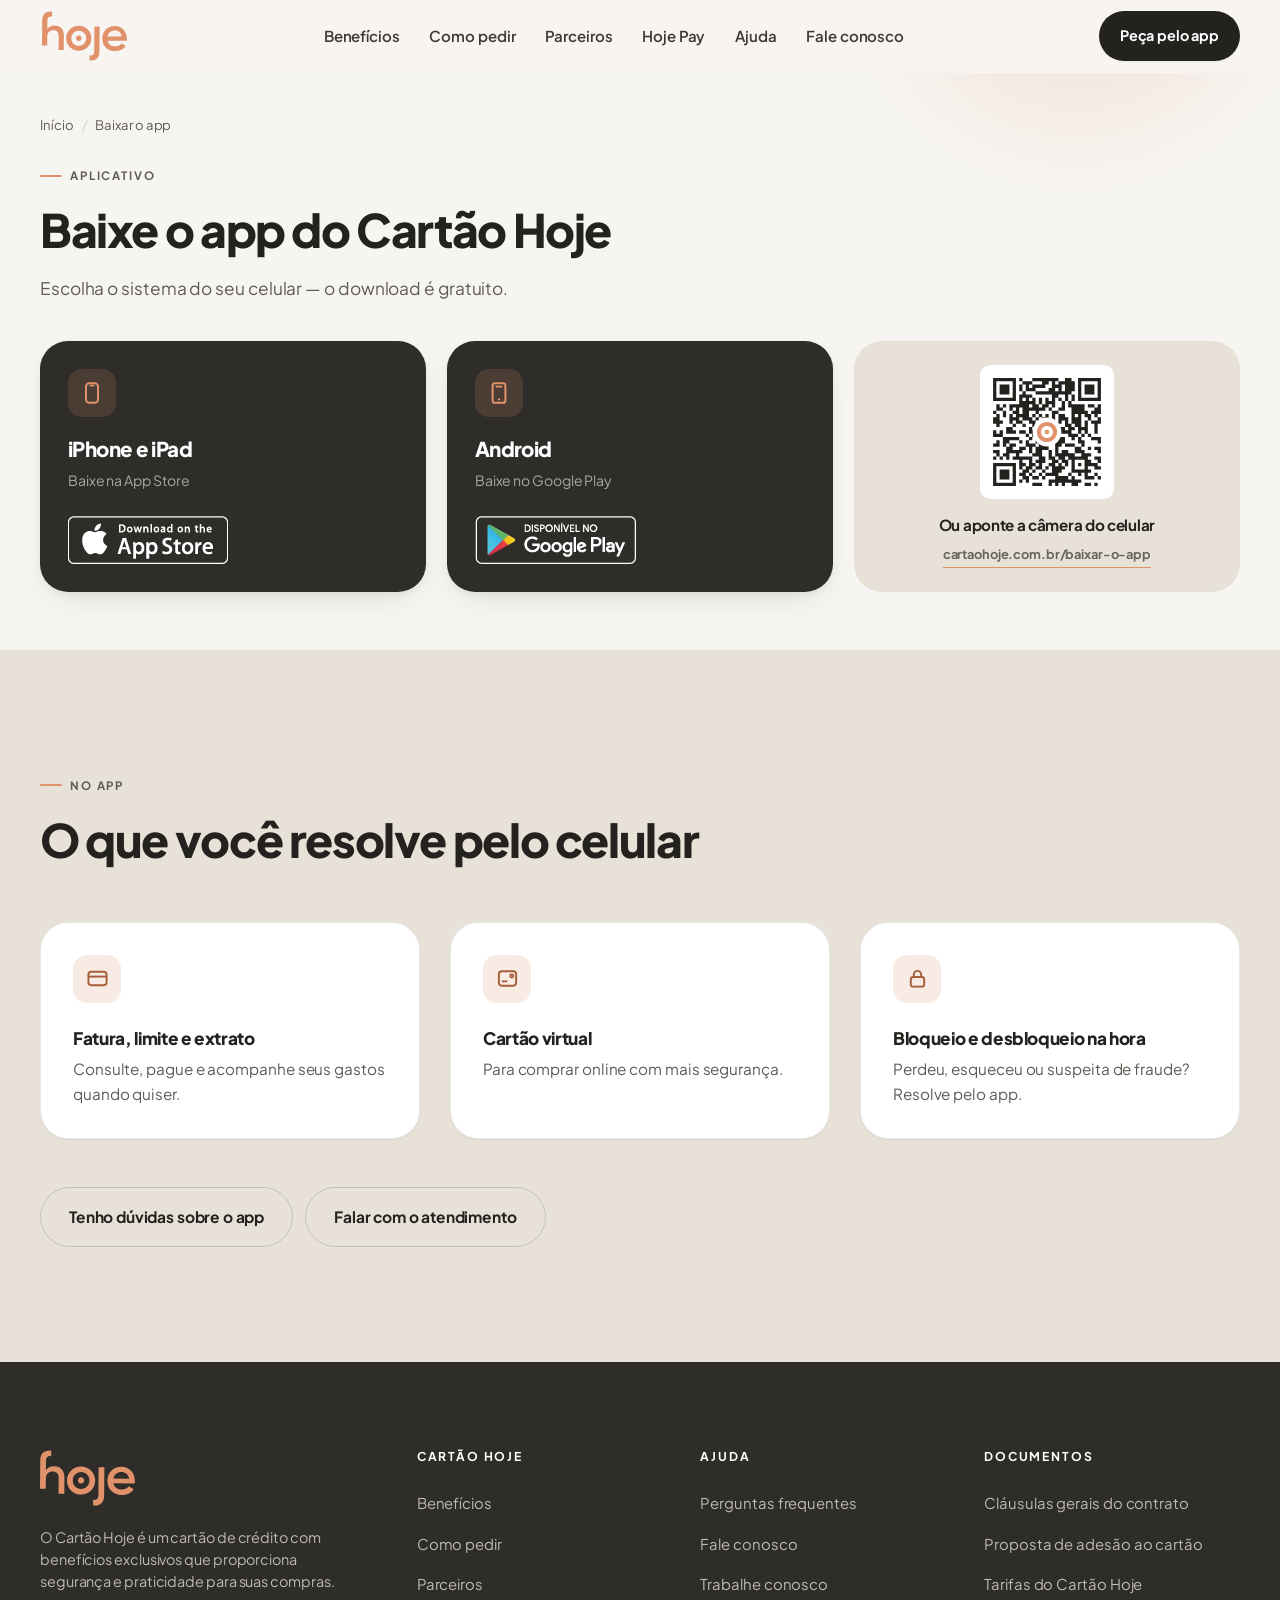
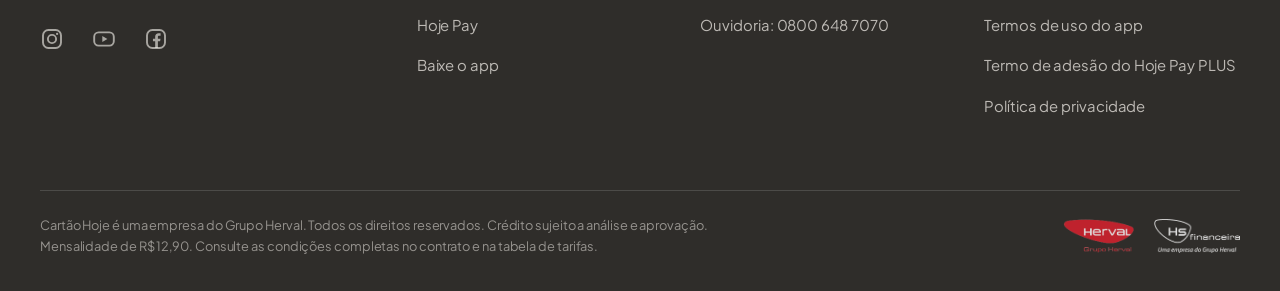
==== baixar-o-app/index.html @ 7a42d788 "Add files via upload" ====
<!doctype html>
<html lang="pt-BR" class="no-js">
<head>
<meta charset="utf-8">
<meta name="viewport" content="width=device-width, initial-scale=1">
<title>Baixar o app | Cartão Hoje para iPhone e Android</title>
<meta name="description" content="Baixe o app do Cartão Hoje no iPhone ou no Android. Peça seu cartão, acompanhe a fatura, consulte o limite e pague com o Hoje Pay pelo celular.">
<link rel="canonical" href="https://cartaohoje.com.br/baixar-o-app/">
<link rel="alternate" hreflang="pt-BR" href="https://cartaohoje.com.br/baixar-o-app/">
<link rel="alternate" hreflang="x-default" href="https://cartaohoje.com.br/baixar-o-app/">
<meta name="robots" content="index,follow,max-image-preview:large,max-snippet:-1,max-video-preview:-1">
<meta name="theme-color" content="#F7F5F2">

<meta property="og:type" content="website">
<meta property="og:locale" content="pt_BR">
<meta property="og:site_name" content="Cartão Hoje">
<meta property="og:title" content="Baixar o app do Cartão Hoje">
<meta property="og:description" content="Disponível para iPhone e Android. Peça seu cartão e acompanhe tudo pelo celular.">
<meta property="og:url" content="https://cartaohoje.com.br/baixar-o-app/">
<meta property="og:image" content="https://cartaohoje.com.br/assets/img/og/baixar-o-app.jpg">
<meta property="og:image:secure_url" content="https://cartaohoje.com.br/assets/img/og/baixar-o-app.jpg">
<meta property="og:image:type" content="image/jpeg">
<meta property="og:image:width" content="1200">
<meta property="og:image:height" content="630">
<meta property="og:image:alt" content="App do Cartão Hoje para iPhone e Android">

<meta name="twitter:card" content="summary_large_image">
<meta name="twitter:title" content="Baixar o app do Cartão Hoje">
<meta name="twitter:description" content="Disponível para iPhone e Android. Peça seu cartão e acompanhe tudo pelo celular.">
<meta name="twitter:image" content="https://cartaohoje.com.br/assets/img/og/baixar-o-app.jpg">
<meta name="twitter:image:alt" content="App do Cartão Hoje para iPhone e Android">

<link rel="icon" href="/assets/img/marca/logo/simbolo-laranja.svg" type="image/svg+xml">
<link rel="icon" href="/assets/img/marca/icon-32.png" sizes="32x32" type="image/png">
<link rel="apple-touch-icon" href="/assets/img/marca/apple-touch-icon.png">
<link rel="manifest" href="/site.webmanifest">

<link rel="preconnect" href="https://fonts.googleapis.com">
<link rel="preconnect" href="https://fonts.gstatic.com" crossorigin>
<link rel="stylesheet" href="https://fonts.googleapis.com/css2?family=Plus+Jakarta+Sans:wght@400;500;600;700;800&display=swap">
<link rel="stylesheet" href="/assets/css/hoje.css">

<script>
/* ===========================================================================
   Redirecionamento por plataforma — Cartão Hoje

   A página inteira já chega pronta no HTML. Este script só decide se ela fica
   coberta por alguns instantes enquanto a loja abre. Se qualquer elo falhar
   — detecção errada, JS bloqueado, webview que engole o link, loja fora do ar
   — a sobreposição some e o conteúdo continua lá, intacto. Nunca há tela
   branca e nunca há beco sem saída.

   PARA DESLIGAR O REDIRECIONAMENTO e deixar apenas a página de escolha,
   troque REDIRECIONAR para false. Nada mais precisa mudar.
   =========================================================================== */
(function () {
  "use strict";

  var REDIRECIONAR = true;
  var ESPERA = 3500;            /* ms até desistir e revelar a página */

  var LOJA = {
    ios:     "https://apps.apple.com/br/app/hoje-cart%C3%A3o-e-hojepay/id1590552557",
    android: "https://play.google.com/store/apps/details?id=com.app.herval.hoje&hl=pt_BR"
  };

  var doc = document.documentElement;
  var ua  = navigator.userAgent || "";

  /* Buscadores, geradores de preview e robôs de auditoria precisam ver a
     página, não a loja. Sem isto, o Googlebot indexa um redirecionamento e o
     PageSpeed mede a App Store. */
  var ROBO = /bot|crawl|spider|slurp|facebookexternalhit|bingpreview|headlesschrome|lighthouse|pagespeed|gtmetrix/i;

  /* Aparelhos Huawei pós-2019 rodam Android sem Google Play: mandá-los para a
     Play Store é um beco sem saída. Melhor mostrar a página de escolha. */
  var SEM_PLAY = /huaweibrowser|hmscore/i;

  function plataforma() {
    if (/android/i.test(ua)) return SEM_PLAY.test(ua) ? null : "android";
    if (/iphone|ipod|ipad/i.test(ua)) return "ios";
    /* iPadOS 13+ se apresenta como Mac desktop. O toque é o que o entrega. */
    if (/macintosh/i.test(ua) && navigator.maxTouchPoints > 1) return "ios";
    return null;
  }

  function destino() {
    if (!REDIRECIONAR) return null;
    /* Escotilha de saída: ?ver=tudo abre a página sem redirecionar.
       Serve para QA, para compartilhar o link e para o "não é seu aparelho". */
    if (/[?&]ver=tudo(&|$)/.test(location.search)) return null;
    if (ROBO.test(ua)) return null;
    /* Voltar da loja recarrega esta página. Sem esta trava o usuário fica
       preso: volta, é redirecionado, volta, é redirecionado. */
    try { if (sessionStorage.getItem("hoje:redir")) return null; } catch (e) {}
    return plataforma();
  }

  var os = destino();
  if (!os) return;

  try { sessionStorage.setItem("hoje:redir", "1"); } catch (e) {}

  doc.setAttribute("data-os", os);
  doc.setAttribute("data-redir", "");

  var revelado = false;
  function revelar() {
    if (revelado) return;
    revelado = true;
    doc.removeAttribute("data-redir");
  }

  /* Voltando da loja pelo cache de navegação, a página reaparece exatamente
     como estava — com a sobreposição no ar. Ela precisa sair. */
  window.addEventListener("pageshow", function (e) { if (e.persisted) revelar(); });

  function dispara() {
    var relogio = setTimeout(revelar, ESPERA);

    /* Página oculta = a loja assumiu a tela. Não há o que revelar atrás. */
    document.addEventListener("visibilitychange", function () {
      if (document.hidden) clearTimeout(relogio);
    });

    /* Se um dia entrar analytics: dispare o evento AQUI, com
       navigator.sendBeacon() — só ele sobrevive à troca de página. */

    /* replace() e não href: não deixa rastro no histórico. Com href, o botão
       "voltar" devolveria o usuário a esta página, que o redirecionaria de novo. */
    location.replace(LOJA[os]);
  }

  /* A marcação acima (data-redir) é síncrona para não haver piscada, mas a
     NAVEGAÇÃO espera o corpo da página existir. Em conexão lenta o <head>
     chega muito antes do resto: disparar replace() aqui abandonaria o
     download do conteúdo de fallback — justamente o que precisa estar
     pronto se a loja não assumir a tela. */
  if (document.readyState === "loading") {
    document.addEventListener("DOMContentLoaded", dispara);
  } else {
    dispara();
  }
})();
</script>
</head>
<body>

<div class="redir" role="status" aria-live="polite">
  <img class="redir__mark" src="/assets/img/marca/logo/simbolo-laranja.svg" alt="" width="56" height="56">
  <div class="redir__spin" aria-hidden="true"></div>
  <p>
    <strong>Abrindo a <span class="redir__ios">App Store</span><span class="redir__android">Google Play</span>…</strong>
    <small>Se nada acontecer em alguns segundos, a página abre sozinha.</small>
  </p>
  <a class="redir__out" href="?ver=tudo">Não é o seu aparelho? Ver todas as opções</a>
</div>

<a class="skip" href="#conteudo">Pular para o conteúdo</a>
<header class="hdr">
  <div class="shell hdr__in">
    <a class="brand" href="/" aria-label="Cartão Hoje — página inicial">
      <img src="/assets/img/marca/logo/hoje-laranja.svg" alt="Cartão Hoje" width="85" height="50">
    </a>
    <nav class="nav" aria-label="Principal">
      <a href="/#beneficios">Benefícios</a>
      <a href="/#pedir">Como pedir</a>
      <a href="/#parceiros">Parceiros</a>
      <a href="/hoje-pay/">Hoje Pay</a>
      <a href="/perguntas-frequentes/">Ajuda</a>
      <a href="/fale-conosco/">Fale conosco</a>
    </nav>
    <div class="hdr__cta">
      <a class="btn btn--sm" href="/baixar-o-app/" aria-current="page">Peça pelo app</a>
      <button class="burger" type="button" aria-expanded="false" aria-controls="menu-mobile">
        <span class="sr">Abrir menu</span><i></i>
      </button>
    </div>
  </div>
  <div class="mnav" id="menu-mobile">
    <a href="/#beneficios">Benefícios</a>
    <a href="/#pedir">Como pedir</a>
    <a href="/#parceiros">Parceiros</a>
    <a href="/hoje-pay/">Hoje Pay</a>
    <a href="/perguntas-frequentes/">Perguntas frequentes</a>
    <a href="/fale-conosco/">Fale conosco</a>
    <a class="btn" href="/baixar-o-app/" aria-current="page">Peça pelo app</a>
  </div>
</header>

<main id="conteudo">

<section class="dlhero">
  <div class="phero__glow" aria-hidden="true"></div>
  <div class="shell dlhero__in">
    <nav class="crumbs" aria-label="Trilha de navegação">
      <ol><li><a href="/">Início</a></li><li>Baixar o app</li></ol>
    </nav>
    <p class="eyebrow">Aplicativo</p>
    <h1 class="h2">Baixe o app do Cartão Hoje</h1>
    <p class="lead">Escolha o sistema do seu celular — o download é gratuito.</p>

    <div class="dl">
      <a class="dl__card rv" href="https://apps.apple.com/br/app/hoje-cart%C3%A3o-e-hojepay/id1590552557" target="_blank" rel="noopener" aria-label="Baixar o app do Cartão Hoje na App Store, para iPhone e iPad">
        <span class="dl__os">
          <svg viewBox="0 0 24 24" fill="none" aria-hidden="true"><rect x="6" y="2.2" width="12" height="19.6" rx="3.2" stroke="currentColor" stroke-width="2"/><path d="M10.4 4.6h3.2" stroke="currentColor" stroke-width="1.8" stroke-linecap="round"/></svg>
        </span>
        <h2 class="dl__t">iPhone e iPad</h2>
        <p class="dl__hint">Baixe na App Store</p>
        <img class="dl__badge" src="/assets/img/marca/appstore.png" alt="" width="160" height="48">
      </a>

      <a class="dl__card rv" href="https://play.google.com/store/apps/details?id=com.app.herval.hoje&amp;hl=pt_BR" target="_blank" rel="noopener" aria-label="Baixar o app do Cartão Hoje no Google Play, para Android">
        <span class="dl__os">
          <svg viewBox="0 0 24 24" fill="none" aria-hidden="true"><rect x="5.6" y="2.2" width="12.8" height="19.6" rx="2.4" stroke="currentColor" stroke-width="2"/><circle cx="12" cy="18.4" r="1.15" fill="currentColor"/><path d="M9.4 5.6h5.2" stroke="currentColor" stroke-width="1.8" stroke-linecap="round"/></svg>
        </span>
        <h2 class="dl__t">Android</h2>
        <p class="dl__hint">Baixe no Google Play</p>
        <img class="dl__badge" src="/assets/img/marca/googleplay.png" alt="" width="161" height="48">
      </a>
      <div class="dl__qr rv">
        <img src="/assets/img/marca/qr-baixar-o-app.svg" alt="QR code que leva a cartaohoje.com.br/baixar-o-app" width="138" height="138">
        <div class="dl__qrtxt">
          <p class="dl__qrt">Ou aponte a câmera do celular</p>
          <span class="dl__url">cartaohoje.com.br/baixar-o-app</span>
        </div>
      </div>
    </div>
  </div>
</section>

<section class="section tinted">
  <div class="shell">
    <div class="sec-head rv">
      <p class="eyebrow">No app</p>
      <h2 class="h2">O que você resolve pelo celular</h2>
    </div>
    <div class="grid cols-3">
      <article class="card rv">
        <span class="card__ic"><svg viewBox="0 0 24 24" fill="none" aria-hidden="true"><rect x="2.5" y="5" width="19" height="14" rx="3" stroke="currentColor" stroke-width="2"/><path d="M2.5 10h19" stroke="currentColor" stroke-width="2"/></svg></span>
        <h3 class="h4">Fatura, limite e extrato</h3>
        <p>Consulte, pague e acompanhe seus gastos quando quiser.</p>
      </article>
      <article class="card rv">
        <span class="card__ic"><svg viewBox="0 0 24 24" fill="none" aria-hidden="true"><rect x="3" y="4.5" width="18" height="15" rx="3" stroke="currentColor" stroke-width="2"/><path d="M7 15h4" stroke="currentColor" stroke-width="2" stroke-linecap="round"/><circle cx="16.5" cy="9.5" r="1.6" stroke="currentColor" stroke-width="2"/></svg></span>
        <h3 class="h4">Cartão virtual</h3>
        <p>Para comprar online com mais segurança.</p>
      </article>
      <article class="card rv">
        <span class="card__ic"><svg viewBox="0 0 24 24" fill="none" aria-hidden="true"><rect x="5" y="10.5" width="14" height="10" rx="2.6" stroke="currentColor" stroke-width="2"/><path d="M8.2 10.5V7.8a3.8 3.8 0 0 1 7.6 0v2.7" stroke="currentColor" stroke-width="2" stroke-linecap="round"/></svg></span>
        <h3 class="h4">Bloqueio e desbloqueio na hora</h3>
        <p>Perdeu, esqueceu ou suspeita de fraude? Resolve pelo app.</p>
      </article>
    </div>
    <div class="btn-row mt-l">
      <a class="btn btn--ghost" href="/perguntas-frequentes/">Tenho dúvidas sobre o app</a>
      <a class="btn btn--ghost" href="/fale-conosco/">Falar com o atendimento</a>
    </div>
  </div>
</section>

</main>
<footer class="ft">
  <div class="shell">
    <div class="ft__grid">
      <div class="ft__brand">
        <img src="/assets/img/marca/logo/hoje-laranja.svg" alt="Cartão Hoje" width="95" height="56">
        <p class="small">O Cartão Hoje é um cartão de crédito com benefícios exclusivos que proporciona segurança e praticidade para suas compras.</p>
        <div class="ft__soc">
          <a href="https://www.instagram.com/hojebr_/" target="_blank" rel="noopener" aria-label="Instagram"><svg viewBox="0 0 24 24" fill="none" aria-hidden="true"><rect x="3" y="3" width="18" height="18" rx="5.4" stroke="currentColor" stroke-width="1.9"/><circle cx="12" cy="12" r="4.1" stroke="currentColor" stroke-width="1.9"/><circle cx="17.1" cy="6.9" r="1.15" fill="currentColor"/></svg></a>
          <a href="https://www.youtube.com/@cartaohoje" target="_blank" rel="noopener" aria-label="YouTube"><svg viewBox="0 0 24 24" fill="none" aria-hidden="true"><rect x="2.2" y="5.4" width="19.6" height="13.2" rx="4.4" stroke="currentColor" stroke-width="1.9"/><path d="m10.3 9.1 5.1 2.9-5.1 2.9V9.1Z" fill="currentColor"/></svg></a>
          <a href="https://www.facebook.com/cartaohoje" target="_blank" rel="noopener" aria-label="Facebook"><svg viewBox="0 0 24 24" fill="none" aria-hidden="true"><rect x="3" y="3" width="18" height="18" rx="5.4" stroke="currentColor" stroke-width="1.9"/><path d="M13.9 21v-6.7h2.2l.42-2.62H13.9V9.98c0-.76.21-1.28 1.3-1.28h1.39V6.36c-.24-.03-1.07-.1-2.03-.1-2.01 0-3.38 1.23-3.38 3.48v1.94H8.96v2.62h2.22V21h2.72Z" fill="currentColor"/></svg></a>
        </div>
      </div>

      <div>
        <h4>Cartão Hoje</h4>
        <ul>
          <li><a href="/#beneficios">Benefícios</a></li>
          <li><a href="/#pedir">Como pedir</a></li>
          <li><a href="/#parceiros">Parceiros</a></li>
          <li><a href="/hoje-pay/">Hoje Pay</a></li>
          <li><a href="/baixar-o-app/" aria-current="page">Baixe o app</a></li>
        </ul>
      </div>

      <div>
        <h4>Ajuda</h4>
        <ul>
          <li><a href="/perguntas-frequentes/">Perguntas frequentes</a></li>
          <li><a href="/fale-conosco/">Fale conosco</a></li>
          <li><a href="/trabalhe-conosco/">Trabalhe conosco</a></li>
          <li><a href="tel:08006487070">Ouvidoria: 0800 648 7070</a></li>
        </ul>
      </div>

      <div>
        <h4>Documentos</h4>
        <ul>
          <li><a href="/assets/docs/clausulas-gerais-do-contrato.pdf" target="_blank" rel="noopener">Cláusulas gerais do contrato</a></li>
          <li><a href="/assets/docs/proposta-de-adesao-ao-cartao.pdf" target="_blank" rel="noopener">Proposta de adesão ao cartão</a></li>
          <li><a href="/assets/docs/tarifas-cartao-hoje.pdf" target="_blank" rel="noopener">Tarifas do Cartão Hoje</a></li>
          <li><a href="/assets/docs/termos-de-uso-do-app.pdf" target="_blank" rel="noopener">Termos de uso do app</a></li>
          <li><a href="/assets/docs/termo-de-adesao-hojepay-plus.pdf" target="_blank" rel="noopener">Termo de adesão do Hoje Pay PLUS</a></li>
          <li><a href="/politica-de-privacidade/">Política de privacidade</a></li>
        </ul>
      </div>
    </div>

    <div class="ft__legal">
      <p>Cartão Hoje é uma empresa do Grupo Herval. Todos os direitos reservados. Crédito sujeito a análise e aprovação. Mensalidade de R$ 12,90. Consulte as condições completas no contrato e na tabela de tarifas.</p>
      <div class="ft__co">
        <a href="https://www.herval.com.br/" target="_blank" rel="noopener" aria-label="Site do Grupo Herval"><img src="/assets/img/marca/grupo-herval.png" alt="Grupo Herval" width="167" height="80" loading="lazy"></a>
        <a href="https://hsfinanceira.com.br/" target="_blank" rel="noopener" aria-label="Site da HS Financeira"><img src="/assets/img/marca/hs-financeira.png" alt="HS Financeira" width="180" height="71" loading="lazy"></a>
      </div>
    </div>
  </div>
</footer>
<script src="/assets/js/hoje.js" defer></script>

<script type="application/ld+json">
{
  "@context": "https://schema.org",
  "@graph": [
    {
      "@type": "Organization",
      "@id": "https://cartaohoje.com.br/#organizacao",
      "name": "Cartão Hoje",
      "alternateName": [
        "Hoje",
        "Cartão Hoje HS Financeira"
      ],
      "legalName": "HS Financeira S.A. — Crédito, Financiamento e Investimento",
      "description": "Emissora do Cartão Hoje, cartão de crédito Visa internacional solicitado pelo aplicativo, sem necessidade de abrir conta em banco. A HS Financeira é a instituição financeira do Grupo Herval.",
      "url": "https://cartaohoje.com.br/",
      "logo": {
        "@type": "ImageObject",
        "@id": "https://cartaohoje.com.br/#logo",
        "url": "https://cartaohoje.com.br/assets/img/marca/logo-hoje.png",
        "contentUrl": "https://cartaohoje.com.br/assets/img/marca/logo-hoje.png",
        "width": 512,
        "height": 301,
        "caption": "Cartão Hoje"
      },
      "image": {
        "@id": "https://cartaohoje.com.br/#logo"
      },
      "slogan": "O amanhã começa hoje",
      "naics": "522210",
      "taxID": "07.512.441/0001-11",
      "identifier": [
        {
          "@type": "PropertyValue",
          "propertyID": "CNPJ",
          "value": "07.512.441/0001-11"
        }
      ],
      "address": {
        "@type": "PostalAddress",
        "streetAddress": "BR-116, nº 7070, Sala 14, Portal da Serra",
        "addressLocality": "Dois Irmãos",
        "addressRegion": "RS",
        "postalCode": "93950-000",
        "addressCountry": "BR"
      },
      "areaServed": {
        "@type": "Country",
        "name": "Brasil"
      },
      "knowsLanguage": "pt-BR",
      "parentOrganization": {
        "@type": "Organization",
        "name": "Grupo Herval",
        "url": "https://www.herval.com.br/",
        "foundingDate": "1959"
      },
      "sameAs": [
        "https://www.instagram.com/hojebr_/",
        "https://www.youtube.com/@cartaohoje",
        "https://www.facebook.com/cartaohoje",
        "https://hsfinanceira.com.br/"
      ],
      "contactPoint": [
        {
          "@type": "ContactPoint",
          "telephone": "+55-800-400-6680",
          "contactType": "customer service",
          "name": "Central de Atendimento 24 horas",
          "areaServed": "BR",
          "availableLanguage": "Portuguese",
          "hoursAvailable": {
            "@type": "OpeningHoursSpecification",
            "dayOfWeek": [
              "Monday",
              "Tuesday",
              "Wednesday",
              "Thursday",
              "Friday",
              "Saturday",
              "Sunday"
            ],
            "opens": "00:00",
            "closes": "23:59"
          }
        },
        {
          "@type": "ContactPoint",
          "telephone": "+55-800-602-2202",
          "contactType": "customer support",
          "name": "Serviço de Atendimento ao Cliente",
          "areaServed": "BR",
          "availableLanguage": "Portuguese",
          "hoursAvailable": [
            {
              "@type": "OpeningHoursSpecification",
              "dayOfWeek": [
                "Monday",
                "Tuesday",
                "Wednesday",
                "Thursday",
                "Friday"
              ],
              "opens": "08:00",
              "closes": "20:00"
            },
            {
              "@type": "OpeningHoursSpecification",
              "dayOfWeek": "Saturday",
              "opens": "08:00",
              "closes": "18:00"
            }
          ]
        },
        {
          "@type": "ContactPoint",
          "telephone": "+55-51-4042-1377",
          "contactType": "customer support",
          "name": "WhatsApp",
          "areaServed": "BR",
          "availableLanguage": "Portuguese",
          "url": "https://wa.me/555140421377"
        },
        {
          "@type": "ContactPoint",
          "telephone": "+55-800-648-7070",
          "contactType": "complaints",
          "name": "Ouvidoria",
          "areaServed": "BR",
          "availableLanguage": "Portuguese"
        }
      ]
    },
    {
      "@type": "WebSite",
      "@id": "https://cartaohoje.com.br/#site",
      "url": "https://cartaohoje.com.br/",
      "name": "Cartão Hoje",
      "description": "Site oficial do Cartão Hoje, cartão de crédito Visa internacional da HS Financeira.",
      "inLanguage": "pt-BR",
      "publisher": {
        "@id": "https://cartaohoje.com.br/#organizacao"
      }
    },
    {
      "@type": [
        "CreditCard",
        "FinancialProduct",
        "Product"
      ],
      "@id": "https://cartaohoje.com.br/#cartao-hoje",
      "name": "Cartão Hoje",
      "description": "Cartão de crédito Visa internacional solicitado pelo aplicativo, com resposta da análise em poucos minutos e sem necessidade de abrir conta em banco. Oferece até 40 dias para pagar, parcelamento em até 24x iguais, pagamento por aproximação e cartão virtual no app.",
      "url": "https://cartaohoje.com.br/",
      "image": "https://cartaohoje.com.br/assets/img/og/home.jpg",
      "category": "Cartão de crédito",
      "provider": {
        "@id": "https://cartaohoje.com.br/#organizacao"
      },
      "areaServed": {
        "@type": "Country",
        "name": "Brasil"
      },
      "contactlessPayment": true,
      "feesAndCommissionsSpecification": "https://cartaohoje.com.br/assets/docs/tarifas-cartao-hoje.pdf",
      "termsOfService": "https://cartaohoje.com.br/assets/docs/clausulas-gerais-do-contrato.pdf",
      "additionalProperty": [
        {
          "@type": "PropertyValue",
          "name": "Bandeira",
          "value": "Visa"
        },
        {
          "@type": "PropertyValue",
          "name": "Abrangência",
          "value": "Internacional — aceito no Brasil e no exterior"
        },
        {
          "@type": "PropertyValue",
          "name": "Mensalidade",
          "value": "R$ 12,90"
        },
        {
          "@type": "PropertyValue",
          "name": "Prazo para pagar",
          "value": "Até 40 dias"
        },
        {
          "@type": "PropertyValue",
          "name": "Parcelamento",
          "value": "Até 24x iguais"
        },
        {
          "@type": "PropertyValue",
          "name": "Pagamento por aproximação",
          "value": "Sim"
        },
        {
          "@type": "PropertyValue",
          "name": "Cartão virtual no app",
          "value": "Sim"
        },
        {
          "@type": "PropertyValue",
          "name": "Necessita conta em banco",
          "value": "Não"
        },
        {
          "@type": "PropertyValue",
          "name": "Idade mínima",
          "value": "18 anos"
        },
        {
          "@type": "PropertyValue",
          "name": "Renda mínima",
          "value": "1 salário mínimo"
        },
        {
          "@type": "PropertyValue",
          "name": "Canal de solicitação",
          "value": "Aplicativo Hoje, para iPhone e Android"
        },
        {
          "@type": "PropertyValue",
          "name": "Prazo da análise de crédito",
          "value": "Poucos minutos"
        },
        {
          "@type": "PropertyValue",
          "name": "Nova tentativa após recusa",
          "value": "90 dias"
        }
      ],
      "offers": {
        "@type": "Offer",
        "url": "https://cartaohoje.com.br/baixar-o-app/",
        "price": "12.90",
        "priceCurrency": "BRL",
        "availability": "https://schema.org/InStock",
        "areaServed": {
          "@type": "Country",
          "name": "Brasil"
        },
        "seller": {
          "@id": "https://cartaohoje.com.br/#organizacao"
        },
        "priceSpecification": {
          "@type": "UnitPriceSpecification",
          "price": "12.90",
          "priceCurrency": "BRL",
          "name": "Mensalidade",
          "billingIncrement": 1,
          "unitCode": "MON",
          "valueAddedTaxIncluded": true
        }
      }
    },
    {
      "@type": "BreadcrumbList",
      "@id": "https://cartaohoje.com.br/baixar-o-app/#trilha",
      "itemListElement": [
        {
          "@type": "ListItem",
          "position": 1,
          "name": "Início",
          "item": "https://cartaohoje.com.br/"
        },
        {
          "@type": "ListItem",
          "position": 2,
          "name": "Baixar o app",
          "item": "https://cartaohoje.com.br/baixar-o-app/"
        }
      ]
    },
    {
      "@type": "MobileApplication",
      "@id": "https://cartaohoje.com.br/#app",
      "name": "Hoje — Cartão e HojePay",
      "alternateName": "App Cartão Hoje",
      "description": "Aplicativo do Cartão Hoje: peça o cartão, acompanhe a fatura e o limite, gere cartão virtual, bloqueie e desbloqueie o cartão e pague com o Hoje Pay.",
      "applicationCategory": "FinanceApplication",
      "operatingSystem": "iOS, Android",
      "inLanguage": "pt-BR",
      "publisher": {
        "@id": "https://cartaohoje.com.br/#organizacao"
      },
      "downloadUrl": [
        "https://apps.apple.com/br/app/hoje-cart%C3%A3o-e-hojepay/id1590552557",
        "https://play.google.com/store/apps/details?id=com.app.herval.hoje&hl=pt_BR"
      ],
      "installUrl": "https://cartaohoje.com.br/baixar-o-app/",
      "featureList": [
        "Pedido do cartão pelo celular",
        "Fatura e limite",
        "Cartão virtual",
        "Bloqueio e desbloqueio",
        "Hoje Pay"
      ],
      "offers": {
        "@type": "Offer",
        "price": "0",
        "priceCurrency": "BRL"
      }
    },
    {
      "@type": "WebPage",
      "@id": "https://cartaohoje.com.br/baixar-o-app/#pagina",
      "url": "https://cartaohoje.com.br/baixar-o-app/",
      "name": "Baixar o app | Cartão Hoje para iPhone e Android",
      "description": "Baixe o app do Cartão Hoje no iPhone ou no Android. Peça seu cartão, acompanhe a fatura, consulte o limite e pague com o Hoje Pay pelo celular.",
      "isPartOf": {
        "@id": "https://cartaohoje.com.br/#site"
      },
      "about": {
        "@id": "https://cartaohoje.com.br/#cartao-hoje"
      },
      "inLanguage": "pt-BR",
      "primaryImageOfPage": {
        "@type": "ImageObject",
        "url": "https://cartaohoje.com.br/assets/img/og/baixar-o-app.jpg",
        "width": 1200,
        "height": 630
      },
      "datePublished": "2026-09-14",
      "dateModified": "2026-09-14",
      "publisher": {
        "@id": "https://cartaohoje.com.br/#organizacao"
      },
      "breadcrumb": {
        "@id": "https://cartaohoje.com.br/baixar-o-app/#trilha"
      },
      "mainEntity": {
        "@id": "https://cartaohoje.com.br/#app"
      }
    }
  ]
}
</script>
</body>
</html>
---- assets/css/hoje.css ----
/* =========================================================================
   Cartão Hoje — Design System
   Documentacao viva: design-system.html
   Paleta oficial: laranja #E1926B · carvao #2F2D2A (Guide e logo/)
   ========================================================================= */

/* ---------- 1. Tokens ---------- */
:root{
  /* cor */
  --ink:#24221F;
  --ink-2:#2F2D2A;          /* carvao oficial */
  --ink-3:#3D3A36;
  --muted:#5F5B55;      /* base #6B665F do guia, 1 passo mais escuro: AA sobre creme E bege */
  --muted-2:#69645E;    /* AA (4.5:1) sobre creme e bege */
  --cream:#F7F5F2;
  --cream-2:#E7E1D8;
  --white:#fff;
  --coral:#E1926B;          /* LARANJA OFICIAL da marca */
  --coral-ink:#A75D39;      /* laranja escurecido: AA (4.5:1) sobre creme e branco */
  --coral-soft:#EFCFBF;
  --coral-wash:#F7EBE3;
  --green:#2E9E5B;
  --line:rgba(47,45,42,.11);
  --line-2:rgba(47,45,42,.18);
  --line-dark:rgba(255,255,255,.14);

  /* forma */
  --r-xs:10px; --r-sm:14px; --r:20px; --r-lg:28px; --r-xl:40px; --r-full:999px;

  /* sombra (quente, discreta) */
  --sh-1:0 1px 2px rgba(47,45,42,.05);
  --sh-2:0 2px 6px rgba(47,45,42,.05), 0 12px 32px -14px rgba(47,45,42,.18);
  --sh-3:0 4px 12px rgba(47,45,42,.07), 0 30px 60px -22px rgba(47,45,42,.28);

  /* ritmo */
  --shell:1200px;
  --gut:clamp(20px,5vw,40px);
  --sec:clamp(72px,9vw,132px);

  /* escala de espaçamento (base 4px) — usar sempre um destes valores */
  --s-1:4px;  --s-2:8px;  --s-3:12px; --s-4:16px; --s-5:20px; --s-6:24px;
  --s-7:28px; --s-8:32px; --s-10:40px; --s-12:48px; --s-16:64px;

  /* tipografia */
  --sans:"Plus Jakarta Sans",-apple-system,BlinkMacSystemFont,"Segoe UI",Roboto,Helvetica,Arial,sans-serif;
}

/* ---------- 2. Base ---------- */
*,*::before,*::after{box-sizing:border-box}
html{-webkit-text-size-adjust:100%;scroll-behavior:smooth;scroll-padding-top:88px}
@media (prefers-reduced-motion:reduce){
  html{scroll-behavior:auto}
  *,*::before,*::after{animation-duration:.001ms!important;transition-duration:.001ms!important}
}
body{
  margin:0;background:var(--cream);color:var(--ink);
  font:400 1.0625rem/1.65 var(--sans);
  letter-spacing:-.005em;
  -webkit-font-smoothing:antialiased;text-rendering:optimizeLegibility;
}
img,svg,video{display:block;max-width:100%}
img{height:auto}
a{color:inherit;text-decoration:none}
button{font:inherit;color:inherit}
h1,h2,h3,h4{margin:0;font-weight:800;letter-spacing:-.03em;line-height:1.08;text-wrap:balance}
p{margin:0}
ul,ol{margin:0;padding:0;list-style:none}
:focus-visible{outline:2.5px solid var(--coral-ink);outline-offset:3px;border-radius:4px}
::selection{background:var(--coral);color:var(--ink)}

.sr{position:absolute;width:1px;height:1px;padding:0;margin:-1px;overflow:hidden;clip:rect(0 0 0 0);white-space:nowrap;border:0}
.skip{position:absolute;left:-9999px;top:0;z-index:200;background:var(--ink);color:#fff;padding:var(--s-4) var(--s-6);border-radius:0 0 var(--r-sm) 0}
.skip:focus{left:0}

/* ---------- 3. Layout ---------- */
.shell{width:min(100% - var(--gut)*2, var(--shell));margin-inline:auto}
.shell-wide{width:min(100% - var(--gut)*2, 1360px);margin-inline:auto}
.section{padding-block:var(--sec)}
.section--tight{padding-block:clamp(56px,6vw,88px)}
/* Duas seções seguidas SEM mudança de fundo somavam o padding das duas
   (até 228px de vazio). Com a cor igual não há separador visual, então a
   segunda não repete o respiro: o vão volta a ser o de uma seção. */
.section:not(.dark):not(.tinted)+.section:not(.dark):not(.tinted),
.section:not(.dark):not(.tinted)+.section--tight:not(.dark):not(.tinted),
.section--tight:not(.dark):not(.tinted)+.section:not(.dark):not(.tinted),
.section--tight:not(.dark):not(.tinted)+.section--tight:not(.dark):not(.tinted){padding-top:0}
.dark{background:var(--ink-2);color:#F4F0EA}
.dark h1,.dark h2,.dark h3{color:#fff}
.dark .lead,.dark .muted{color:rgba(244,240,234,.72)}
.tinted{background:var(--cream-2)}

.grid{display:grid;gap:clamp(20px,2.4vw,30px)}
.cols-2{grid-template-columns:repeat(2,1fr)}
.cols-3{grid-template-columns:repeat(3,1fr)}
.cols-4{grid-template-columns:repeat(4,1fr)}
@media (max-width:960px){.cols-3,.cols-4{grid-template-columns:repeat(2,1fr)}}
@media (max-width:620px){.cols-2,.cols-3,.cols-4{grid-template-columns:1fr}}

/* ---------- 4. Tipografia utilitária ---------- */
.eyebrow{
  display:inline-flex;align-items:center;gap:var(--s-2);
  font-size:.72rem;font-weight:700;letter-spacing:.16em;text-transform:uppercase;
  color:var(--muted);margin:0 0 var(--s-5)
}
.eyebrow::before{content:"";width:22px;height:2px;background:var(--coral);border-radius:2px}
.dark .eyebrow{color:rgba(244,240,234,.62)}

.display{font-size:clamp(2.7rem,6.4vw,4.6rem);letter-spacing:-.04em;line-height:1}
.h2{font-size:clamp(1.95rem,3.6vw,3rem)}
.h3{font-size:clamp(1.35rem,1.9vw,1.6rem);letter-spacing:-.025em}
.h4{font-size:1.075rem;letter-spacing:-.02em;line-height:1.3}
.lead{font-size:clamp(1.075rem,1.35vw,1.22rem);line-height:1.6;color:var(--muted);max-width:56ch}
h1+.lead,h2+.lead,h3+.lead{margin-top:var(--s-5)}
.muted{color:var(--muted)}
.small{font-size:.9rem;line-height:1.55}
.xs{font-size:.8rem;line-height:1.5}
.sec-head{max-width:62ch;margin-bottom:clamp(40px,4.5vw,64px)}
.sec-head--last{margin-bottom:0}
.mt-l{margin-top:clamp(32px,4vw,48px)}
.mt-m{margin-top:var(--s-6)}

/* ---------- 5. Botões ---------- */
.btn{
  --bg:var(--ink);--fg:#fff;--bd:transparent;
  display:inline-flex;align-items:center;justify-content:center;gap:var(--s-3);
  padding:var(--s-4) var(--s-7);border:1.5px solid var(--bd);border-radius:var(--r-full);
  background:var(--bg);color:var(--fg);
  font-size:.97rem;font-weight:700;letter-spacing:-.01em;cursor:pointer;
  transition:transform .18s cubic-bezier(.2,.8,.3,1), box-shadow .18s, background .18s, border-color .18s;
  box-shadow:var(--sh-1);white-space:nowrap
}
.btn:hover{transform:translateY(-2px);box-shadow:var(--sh-2)}
.btn:active{transform:translateY(0)}
.btn svg{width:18px;height:18px;flex:none}
.btn--ghost{--bg:transparent;--fg:var(--ink);--bd:var(--line-2);box-shadow:none}
.btn--ghost:hover{--bd:var(--ink);background:rgba(47,45,42,.03)}
.btn--coral{--bg:var(--coral);--fg:var(--ink)}
.btn--coral:hover{--bg:#EEA580}
.btn--sm{padding:var(--s-3) var(--s-5);font-size:.9rem}
.dark .btn--ghost{--fg:#fff;--bd:var(--line-dark)}
.dark .btn--ghost:hover{--bd:rgba(255,255,255,.5);background:rgba(255,255,255,.06)}
.btn-row{display:flex;flex-wrap:wrap;gap:var(--s-3);align-items:center}

.link-arrow{
  display:inline-flex;align-items:center;gap:8px;font-weight:700;font-size:.95rem;
  border-bottom:1.5px solid var(--coral);padding-bottom:3px;transition:gap .18s
}
.link-arrow:hover{gap:var(--s-4)}
.link-in{font-weight:700;border-bottom:1.5px solid var(--coral);transition:color .18s}
.link-in:hover{color:var(--coral-ink)}
.dark .link-in:hover{color:var(--coral)}
.link-arrow svg{width:15px;height:15px}

/* ---------- 6. Header ---------- */
.hdr{
  position:sticky;top:0;z-index:100;
  background:rgba(247,245,242,.82);backdrop-filter:saturate(1.6) blur(14px);
  border-bottom:1px solid transparent;transition:border-color .25s,background .25s
}
.hdr[data-stuck]{border-bottom-color:var(--line);background:rgba(247,245,242,.95)}
.hdr__in{display:flex;align-items:center;gap:clamp(16px,3vw,44px);height:72px}
.brand{display:flex;align-items:center;flex:none}
.brand img,.brand svg{width:85px;height:auto;color:var(--coral)}
/* area de protecao da marca: 1/2 da altura do wordmark em cada lado */
.brand{padding-inline:2px}
.nav{display:flex;gap:clamp(16px,2vw,32px);margin-inline:auto}
.nav a{
  font-size:.94rem;font-weight:600;color:var(--ink-3);padding:8px 2px;position:relative;
  transition:color .18s
}
.nav a::after{
  content:"";position:absolute;left:0;right:0;bottom:2px;height:2px;border-radius:2px;
  background:var(--coral);transform:scaleX(0);transform-origin:left;transition:transform .22s cubic-bezier(.2,.8,.3,1)
}
.nav a:hover{color:var(--ink)}
.nav a:hover::after,.nav a[aria-current="page"]::after{transform:scaleX(1)}
.hdr__cta{display:flex;align-items:center;gap:var(--s-3);flex:none}
.burger{
  display:none;width:44px;height:44px;border:1.5px solid var(--line-2);border-radius:var(--r-full);
  background:transparent;cursor:pointer;align-items:center;justify-content:center
}
.burger i{display:block;width:17px;height:1.8px;background:var(--ink);border-radius:2px;position:relative;transition:background .22s}
.burger i::before,.burger i::after{content:"";position:absolute;left:0;width:17px;height:1.8px;background:var(--ink);border-radius:2px;transition:transform .22s}
.burger i::before{top:-5.5px}
.burger i::after{top:5.5px}
.burger[aria-expanded="true"] i{background:transparent}
.burger[aria-expanded="true"] i::before{transform:translateY(5.5px) rotate(45deg)}
.burger[aria-expanded="true"] i::after{transform:translateY(-5.5px) rotate(-45deg)}
@media (max-width:940px){
  .nav,.hdr__cta .btn{display:none}
  .burger{display:inline-flex}
  .hdr__in{justify-content:space-between}
}
.mnav{display:none;border-top:1px solid var(--line);background:var(--cream);padding:var(--s-2) var(--gut) var(--s-6)}
.mnav[data-open]{display:block}
.mnav a{display:block;padding:var(--s-4) 0;font-size:1.05rem;font-weight:600;border-bottom:1px solid var(--line)}
.mnav .btn{width:100%;margin-top:var(--s-6)}

/* ---------- 7. Hero ---------- */
.hero{position:relative;overflow:hidden;padding-block:clamp(48px,6vw,86px) clamp(64px,8vw,110px)}
.hero__arcs{position:absolute;inset:auto auto -6% -12%;width:min(70vw,720px);color:var(--coral);opacity:.2;pointer-events:none}
.hero__glow{
  position:absolute;top:-20%;right:-8%;width:min(58vw,700px);aspect-ratio:1;pointer-events:none;
  background:radial-gradient(circle,rgba(225,146,107,.3),rgba(225,146,107,0) 62%)
}
.hero__in{position:relative;display:grid;grid-template-columns:1.02fr .98fr;gap:clamp(32px,5vw,72px);align-items:center}
@media (max-width:940px){.hero__in{grid-template-columns:1fr}}
.hero h1{margin-bottom:var(--s-6)}
.hero .lead{max-width:50ch}
.hero .btn-row{margin-top:var(--s-8)}
.hero__facts{display:flex;flex-wrap:wrap;gap:var(--s-3) var(--s-6);margin-top:var(--s-8);padding-top:var(--s-6);border-top:1px solid var(--line)}
.hero__facts li{display:flex;align-items:center;gap:var(--s-2);font-size:.875rem;font-weight:600;color:var(--muted)}
.hero__facts svg{width:16px;height:16px;color:var(--coral-ink);flex:none}

.hero__art{position:relative;display:flex;justify-content:center;align-items:center;min-height:440px}
.hero__photo{
  width:min(100%,420px);aspect-ratio:4/5;border-radius:var(--r-xl);overflow:hidden;
  box-shadow:var(--sh-3);transform:rotate(1.2deg)
}
.hero__photo img{width:100%;height:100%;object-fit:cover}
.hero__card{
  position:absolute;left:-6%;bottom:1%;width:min(42%,182px);
  filter:drop-shadow(0 26px 44px rgba(47,45,42,.34));transform:rotate(-7deg);
  animation:float 7s ease-in-out infinite
}
@keyframes float{0%,100%{transform:rotate(-7deg) translateY(0)}50%{transform:rotate(-7deg) translateY(-12px)}}
.hero__chip{
  position:absolute;right:-2%;top:7%;background:var(--white);border-radius:var(--r);
  padding:var(--s-4) var(--s-5);box-shadow:var(--sh-2);display:flex;align-items:center;gap:var(--s-3)
}
.hero__chip strong{display:block;font-size:1.35rem;letter-spacing:-.03em;line-height:1}
.hero__chip span{font-size:.74rem;font-weight:600;color:var(--muted);letter-spacing:.02em}
.hero__chip .ic{width:38px;height:38px;border-radius:var(--r-full);background:var(--coral-wash);display:grid;place-items:center;flex:none}
.hero__chip .ic svg{width:19px;height:19px;color:var(--coral-ink)}
@media (max-width:520px){
  .hero__chip{display:none}
  .hero__card{width:46%;left:-2%}
  .hero__art{min-height:0}
}

/* ---------- 8. Faixa de confiança ---------- */
.trust{border-block:1px solid var(--line);padding-block:var(--s-6);background:var(--cream)}
.trust__in{display:flex;flex-wrap:wrap;align-items:center;justify-content:space-between;gap:var(--s-5) var(--s-8)}
.trust__item{display:flex;align-items:center;gap:var(--s-3);font-size:.86rem;font-weight:600;color:var(--muted)}
.trust__item strong{color:var(--ink);font-weight:800}
.trust__item svg{width:17px;height:17px;color:var(--coral-ink);flex:none}

/* ---------- 9. Cards ---------- */
.card{
  background:var(--white);border:1px solid var(--line);border-radius:var(--r-lg);
  padding:clamp(24px,2.6vw,32px);box-shadow:var(--sh-1);
  transition:transform .22s cubic-bezier(.2,.8,.3,1),box-shadow .22s,border-color .22s
}
.card:hover{transform:translateY(-4px);box-shadow:var(--sh-2);border-color:var(--line-2)}
.card__ic{width:48px;height:48px;border-radius:var(--r-sm);background:var(--coral-wash);display:grid;place-items:center;margin-bottom:var(--s-6)}
.card__ic svg{width:23px;height:23px;color:var(--coral-ink)}
.card h2,.card h3{margin-bottom:var(--s-2)}
.card p{color:var(--muted);font-size:.955rem;line-height:1.6}
.dark .card{background:rgba(255,255,255,.045);border-color:var(--line-dark);box-shadow:none}
.dark .card:hover{background:rgba(255,255,255,.075);border-color:rgba(255,255,255,.26)}
.dark .card p{color:rgba(244,240,234,.72)}
.dark .card__ic{background:rgba(225,146,107,.16)}
.dark .card__ic svg{color:var(--coral)}

/* ---------- 10. Passos ---------- */
.steps{counter-reset:s}
.step{position:relative;padding-left:var(--s-16);padding-bottom:var(--s-8)}
.step:last-child{padding-bottom:0}
.step::before{
  counter-increment:s;content:counter(s);
  position:absolute;left:0;top:-2px;width:42px;height:42px;border-radius:var(--r-full);
  background:var(--ink);color:#fff;display:grid;place-items:center;
  font-size:.92rem;font-weight:800;letter-spacing:0
}
.step:not(:last-child)::after{
  content:"";position:absolute;left:21px;top:48px;bottom:6px;width:1.5px;
  background:linear-gradient(var(--line-2),transparent)
}
.step h3{font-size:1.12rem;margin-bottom:var(--s-2)}
.step p{color:var(--muted);font-size:.95rem}
.dark .step::before{background:var(--coral);color:var(--ink)}
.dark .step p{color:rgba(244,240,234,.72)}
.dark .step:not(:last-child)::after{background:linear-gradient(var(--line-dark),transparent)}

/* ---------- 11. Split (texto + imagem) ---------- */
.split{display:grid;grid-template-columns:1fr 1fr;gap:clamp(32px,5vw,76px);align-items:center}
@media (max-width:900px){.split{grid-template-columns:1fr}}
/* quando a coluna vizinha é uma lista longa, centralizar deixa o título
   boiando: alinha no topo e acompanha a rolagem */
.split--top{align-items:start}
@media (min-width:901px){.split--top>:first-child{position:sticky;top:104px}}
.split__art{border-radius:var(--r-lg);overflow:hidden;box-shadow:var(--sh-2);aspect-ratio:4/3}
.split__art img{width:100%;height:100%;object-fit:cover}

/* imagem de produto recortada (PNG com alfa): sem moldura, sem corte */
.prod-art{position:relative;display:flex;align-items:flex-end;justify-content:center}
.prod-art::before{
  content:"";position:absolute;left:50%;top:44%;transform:translate(-50%,-50%);
  width:92%;aspect-ratio:1;border-radius:50%;pointer-events:none;
  background:radial-gradient(circle,rgba(225,146,107,.3),rgba(225,146,107,0) 66%)
}
.prod-art img{position:relative;width:100%;max-width:480px;height:auto}
.dark .prod-art::before{background:radial-gradient(circle,rgba(225,146,107,.22),rgba(225,146,107,0) 66%)}

/* a arte do iPhone já vem cortada na base: encosta na borda da seção quando
   logo abaixo vem uma faixa de cor, que funciona como "chão" */
.prod-art--bleed-sec{margin-bottom:calc(var(--sec) * -1)}
@media (min-width:901px){.split--flip .split__art{order:-1}}

/* ---------- 12. Parceiros ---------- */
.logos{display:flex;flex-wrap:wrap;align-items:center;gap:clamp(24px,5vw,60px);justify-content:center}
.logos a{display:inline-flex;align-items:center;border-radius:var(--r-sm)}
.logos img{height:34px;width:auto;opacity:.9;transition:opacity .2s}
.logos img:hover{opacity:1}
.logos img.tall{height:44px}
.logos img.sq{height:52px}
/* Logos monocromáticos brancos: exibidos sobre chip escuro em fundo claro */
.logos--onlight{gap:16px}
.logos--onlight img{background:var(--ink-2);border-radius:var(--r-sm);padding:var(--s-3) var(--s-4);height:52px;box-sizing:content-box;opacity:.92}

.pcard{
  position:relative;border-radius:var(--r-lg);overflow:hidden;aspect-ratio:3/4;
  display:flex;flex-direction:column;justify-content:flex-end;
  padding:var(--s-6);color:#fff;isolation:isolate
}
.pcard img{position:absolute;inset:0;width:100%;height:100%;object-fit:cover;z-index:-2;transition:transform .5s cubic-bezier(.2,.8,.3,1)}
.pcard::after{content:"";position:absolute;inset:0;z-index:-1;background:linear-gradient(to top,rgba(24,22,20,.9) 6%,rgba(24,22,20,.42) 46%,rgba(24,22,20,.14))}
.pcard:hover img{transform:scale(1.05)}
.pcard__tag{
  align-self:flex-start;font-size:.72rem;font-weight:800;letter-spacing:.02em;text-transform:none;
  background:var(--coral);color:var(--ink);padding:var(--s-1) var(--s-3);border-radius:var(--r-full);margin-bottom:var(--s-4)
}
.pcard h3{font-size:1.28rem;margin-bottom:var(--s-2);color:#fff}
.pcard p{font-size:.92rem;color:rgba(255,255,255,.82);line-height:1.5}

/* ---------- 13. App ---------- */
.app__art{display:flex;justify-content:center}
.app__art img{width:min(100%,440px);filter:drop-shadow(0 34px 60px rgba(0,0,0,.42))}
.applist li{display:flex;gap:var(--s-4);padding:var(--s-4) 0;border-bottom:1px solid var(--line-dark);align-items:flex-start}
.applist li:last-child{border-bottom:0}
.applist svg{width:20px;height:20px;color:var(--coral);flex:none;margin-top:2px}
.applist strong{display:block;font-weight:700;letter-spacing:-.015em}
.applist span{font-size:.9rem;color:rgba(244,240,234,.68)}
.stores{display:flex;flex-wrap:wrap;gap:var(--s-3);margin-top:var(--s-8)}
.stores a{transition:transform .18s,opacity .18s;border-radius:var(--r-xs)}
.stores a:hover{transform:translateY(-2px);opacity:.85}
.stores img{height:46px;width:auto}

/* ---------- 14. FAQ ---------- */
.faq{max-width:860px;margin-inline:auto}
.faq details{border-bottom:1px solid var(--line)}
.faq summary{
  display:flex;align-items:flex-start;justify-content:space-between;gap:var(--s-6);
  padding:var(--s-6) var(--s-5);cursor:pointer;list-style:none;
  font-size:1.055rem;font-weight:700;letter-spacing:-.02em;line-height:1.4
}
.faq summary::-webkit-details-marker{display:none}
.faq summary:hover{color:var(--coral-ink)}
.faq summary .pm{
  flex:none;width:26px;height:26px;border-radius:var(--r-full);border:1.5px solid var(--line-2);
  display:grid;place-items:center;position:relative;margin-top:2px;transition:background .2s,border-color .2s,transform .25s
}
.faq summary .pm::before,.faq summary .pm::after{content:"";position:absolute;background:var(--ink);border-radius:2px;transition:transform .25s}
.faq summary .pm::before{width:11px;height:1.7px}
.faq summary .pm::after{width:1.7px;height:11px}
.faq details[open] summary .pm{background:var(--coral);border-color:var(--coral);transform:rotate(90deg)}
/* o container gira 90°: some com a barra horizontal e sobra a vertical, que a rotação deita em "−" */
.faq details[open] summary .pm::before{transform:scaleX(0)}
.faq__a{padding:0 var(--s-16) var(--s-6) var(--s-5);color:var(--muted);font-size:.985rem;line-height:1.68}
.faq__a p+p,.faq__a ul{margin-top:var(--s-3)}
.faq__a li{position:relative;padding-left:var(--s-5);margin-bottom:var(--s-2)}
.faq__a li::before{content:"";position:absolute;left:2px;top:10px;width:5px;height:5px;border-radius:50%;background:var(--coral)}
.faq__a a{color:var(--coral-ink);font-weight:600;border-bottom:1px solid var(--coral-soft)}
.faq__group{margin-bottom:clamp(40px,5vw,64px)}
.faq__group h2{font-size:1.5rem;margin-bottom:var(--s-2)}

/* ---------- 15. Atendimento ---------- */
/* numero + legenda formam um par: coladinhos entre si, separados do par seguinte */
.ch__num{font-size:1.42rem;font-weight:800;letter-spacing:-.035em;display:block;margin-top:var(--s-4)}
.ch__num a:hover{color:var(--coral-ink)}
.ch__hint{display:block;font-size:.79rem;color:var(--muted-2);font-weight:600;margin-top:var(--s-1)}
.ch__hint+.ch__num{margin-top:var(--s-5)}
/* no celular o telefone é o alvo principal: a área de toque cresce para ~47px
   sem mexer no layout — o padding é cancelado pela margem negativa */
@media (max-width:700px){
  .ch__num a{display:inline-block;padding-block:var(--s-2);margin-block:calc(var(--s-2) * -1)}
}
.ch--wa .card__ic{background:rgba(46,158,91,.12)}
.ch--wa .card__ic svg{color:var(--green)}

/* ---------- 16. Faixa CTA ---------- */
.cta-band{
  background:radial-gradient(120% 150% at 88% 10%, #4A392B 0%, #332F2A 44%, #232120 100%);
  border-radius:var(--r-xl);padding:clamp(38px,5.5vw,72px);position:relative;overflow:hidden;color:#fff
}
.cta-band__arcs{position:absolute;right:-8%;top:-34%;width:min(54%,470px);color:var(--coral);opacity:.22;pointer-events:none}
.cta-band__in{position:relative;max-width:56ch}
.cta-band h2{color:#fff;margin-bottom:var(--s-4)}
.cta-band p{color:rgba(255,255,255,.78);font-size:1.06rem}
.cta-band .btn-row{margin-top:var(--s-8)}
.cta-band .btn--ghost{--fg:#fff;--bd:rgba(255,255,255,.28)}
.cta-band .btn--ghost:hover{--bd:rgba(255,255,255,.6);background:rgba(255,255,255,.08)}

/* ---------- 17. Documentos / tarifas ---------- */
.docs{display:flex;flex-wrap:wrap;gap:var(--s-3)}
.doc{
  display:inline-flex;align-items:center;gap:var(--s-2);padding:var(--s-3) var(--s-4);border:1px solid var(--line-2);
  border-radius:var(--r-full);font-size:.88rem;font-weight:600;transition:border-color .2s,background .2s
}
.doc:hover{border-color:var(--ink);background:var(--white)}
.doc svg{width:15px;height:15px;color:var(--muted)}
.dark .doc{border-color:var(--line-dark)}
.dark .doc:hover{border-color:rgba(255,255,255,.5);background:rgba(255,255,255,.07)}
.dark .doc svg{color:var(--coral)}

/* Lista de documentos com descrição (Transparência) */
.doclist{display:flex;flex-direction:column;gap:var(--s-2);list-style:none}
.doclist a{
  display:flex;align-items:flex-start;gap:var(--s-3);padding:var(--s-4);
  border:1px solid var(--line-2);border-radius:var(--r-sm);transition:border-color .2s,background .2s
}
.doclist a:hover{border-color:var(--ink);background:var(--white)}
.doclist svg{width:17px;height:17px;color:var(--muted);flex:none;margin-top:2px}
.doclist__txt{display:flex;flex-direction:column;gap:3px}
.doclist__txt strong{font-size:.92rem;font-weight:700;line-height:1.35}
.doclist__txt span{font-size:.8rem;color:var(--muted-2);line-height:1.5}
.dark .doclist a{border-color:var(--line-dark)}
.dark .doclist a:hover{border-color:rgba(255,255,255,.5);background:rgba(255,255,255,.07)}
.dark .doclist svg{color:var(--coral)}

.price{
  display:flex;flex-wrap:wrap;align-items:baseline;gap:var(--s-2) var(--s-4);
  padding:var(--s-6) var(--s-7);background:var(--white);border:1px solid var(--line);
  border-radius:var(--r);box-shadow:var(--sh-1)
}
.price b{font-size:1.6rem;letter-spacing:-.035em;font-weight:800}

/* ---------- 18. Footer ---------- */
.ft{background:var(--ink-2);color:rgba(244,240,234,.72);padding-block:clamp(56px,7vw,88px) 34px}
.ft__grid{display:grid;grid-template-columns:1.4fr 1fr 1fr 1.1fr;gap:clamp(28px,4vw,56px)}
@media (max-width:900px){.ft__grid{grid-template-columns:1fr 1fr}}
@media (max-width:560px){.ft__grid{grid-template-columns:1fr}}
.ft h4{color:#fff;font-size:.76rem;letter-spacing:.15em;text-transform:uppercase;margin-bottom:var(--s-5);font-weight:700}
.ft a{color:rgba(244,240,234,.72);transition:color .18s}
.ft a:hover{color:var(--coral)}
.ft li{font-size:.93rem}
/* area de toque: o link ocupa a linha inteira em vez de so o texto */
.ft li a{display:inline-block;padding-block:var(--s-2)}
/* so o logo: o seletor antigo pegava tambem os svg dos icones sociais,
   forcando neles a cor coral e um margin-bottom de 20px */
.ft__brand>img{width:95px;height:auto;margin-bottom:var(--s-5)}
/* Sem chip: as marcas do Instagram, YouTube e Facebook ja tem moldura propria,
   e circulo + moldura dava frame dentro de frame. Area de toque de 44px preservada. */
.ft__soc{display:flex;gap:var(--s-2);margin-top:var(--s-6);margin-left:-10px}
.ft__soc a{
  width:44px;height:44px;display:grid;place-items:center;border-radius:var(--r-sm);
  color:rgba(244,240,234,.62);transition:color .2s
}
.ft__soc a:hover{color:var(--coral)}
.ft__soc svg{width:24px;height:24px}

/* ---------- 18b. Lockup Hoje Pay ---------- */
.lockup{display:flex;align-items:center;width:fit-content}
.lockup img{height:38px;width:auto}
.lockup--lg img{height:clamp(44px,5vw,62px)}
.lockup+h1,.lockup+h2{margin-top:var(--s-5)}
.eyebrow+.lockup{margin-top:calc(var(--s-1) * -1)}
.ft__legal{
  margin-top:clamp(40px,5vw,64px);padding-top:var(--s-6);border-top:1px solid var(--line-dark);
  display:flex;flex-wrap:wrap;gap:var(--s-4) var(--s-7);justify-content:space-between;align-items:center;
  font-size:.8rem;color:rgba(244,240,234,.52)
}
.ft__legal p{max-width:78ch}
.ft__co{display:flex;align-items:center;gap:var(--s-5);flex-wrap:wrap}
.ft__co a{display:inline-flex;align-items:center}
.ft__co img{height:34px;width:auto;opacity:.85;transition:opacity .2s}
.ft__co a:hover img{opacity:1}

/* ---------- 19. Página interna ---------- */
.phero{padding-block:clamp(46px,6vw,78px) clamp(34px,4vw,54px);border-bottom:1px solid var(--line);position:relative;overflow:hidden}
/* Em páginas onde o valor está no conteúdo logo abaixo (fale conosco), o
   cabeçalho cede altura: o título ainda abre a página, mas sem empurrar
   telefones e horários para fora da primeira dobra. */
.phero--compact{padding-block:clamp(30px,3.6vw,48px) clamp(22px,2.6vw,32px)}
/* Primeira seção depois do hero: o respiro cheio (até 132px) somava ao
   padding do hero e afundava o conteúdo. Aqui a separação já vem da borda
   do hero, então basta um vão curto. */
.section--flush{padding-top:clamp(26px,3vw,40px)}
.phero__glow{position:absolute;top:-70%;right:-6%;width:min(50vw,560px);aspect-ratio:1;pointer-events:none;background:radial-gradient(circle,rgba(225,146,107,.26),rgba(225,146,107,0) 62%)}
.phero__in{position:relative}
.crumbs ol{display:flex;align-items:baseline;gap:var(--s-2);flex-wrap:wrap;font-size:.82rem;color:var(--muted);margin-bottom:var(--s-5)}
/* área de toque maior no link sem deslocar o texto: a margem negativa
   cancela o padding, então o item mantém a altura original */
.crumbs a{display:inline-block;padding-block:var(--s-2);margin-block:calc(var(--s-2) * -1)}
.crumbs a:hover{color:var(--ink)}
.crumbs li+li::before{content:"/";margin-right:var(--s-2);color:var(--line-2)}

/* ---------- 20. Formulário ---------- */
.field{display:flex;flex-direction:column;gap:var(--s-2);margin-bottom:var(--s-5)}
.field label{font-size:.86rem;font-weight:700;letter-spacing:-.01em}
.field input,.field select,.field textarea{
  font:inherit;font-size:.97rem;padding:var(--s-3) var(--s-4);border:1.5px solid var(--line-2);
  border-radius:var(--r-sm);background:var(--white);color:var(--ink);transition:border-color .18s,box-shadow .18s
}
.field input:focus,.field select:focus,.field textarea:focus{
  outline:none;border-color:var(--coral);box-shadow:0 0 0 4px rgba(225,146,107,.22)
}
.field textarea{resize:vertical;min-height:140px}
.field .hint{font-size:.78rem;color:var(--muted-2)}
.form-note{font-size:.8rem;color:var(--muted-2);margin-top:var(--s-4);line-height:1.55}

/* ---------- 21. Reveal ---------- */
.rv{opacity:0;transform:translateY(18px)}
.rv[data-in]{opacity:1;transform:none;transition:opacity .6s cubic-bezier(.2,.8,.3,1),transform .6s cubic-bezier(.2,.8,.3,1)}
@media (prefers-reduced-motion:reduce){.rv{opacity:1;transform:none}}
@media print{.rv{opacity:1!important;transform:none!important}}
.no-js .rv{opacity:1;transform:none}

/* ---------- 22. Cartões aceitos ---------- */
.banks{display:flex;flex-wrap:wrap;align-items:center;gap:var(--s-4);margin-top:var(--s-6)}
.banks li{
  display:flex;align-items:center;justify-content:center;
  min-height:72px;padding:var(--s-4) var(--s-7);
  background:var(--white);border:1px solid var(--line);border-radius:var(--r-sm);
  box-shadow:var(--sh-1)
}
.banks img{height:26px;width:auto}
.banks img.bb{height:22px}
.banks img.btg{height:40px}
@media (max-width:520px){
  .banks{gap:var(--s-3)}
  .banks li{min-height:64px;padding:var(--s-3) var(--s-5);flex:1 1 100%}
}

/* ---------- 23. Aviso em destaque ---------- */
.note{
  display:flex;gap:var(--s-4);align-items:flex-start;
  padding:var(--s-5) var(--s-6);border:1.5px solid var(--coral-soft);border-radius:var(--r-sm);
  background:var(--coral-wash);font-size:.95rem;line-height:1.55;color:var(--ink)
}
.note svg{width:22px;height:22px;color:var(--coral-ink);flex:none;margin-top:1px}
.dark .note{background:rgba(225,146,107,.12);border-color:rgba(225,146,107,.38);color:rgba(244,240,234,.86)}
.dark .note svg{color:var(--coral)}
.cta-band .note{
  margin-top:var(--s-6);font-size:.95rem;
  background:rgba(225,146,107,.14);border-color:rgba(225,146,107,.4);color:rgba(255,255,255,.86)
}
.cta-band .note svg{color:var(--coral)}
.cta-band .note strong{color:#fff}

/* ---------- 24. Figura dentro do passo ---------- */
.step__fig{margin:var(--s-4) 0 0;max-width:420px}
.step__fig img{
  width:100%;border-radius:var(--r-sm);border:1px solid var(--line);
  background:var(--white);box-shadow:var(--sh-1)
}
.step__fig figcaption{font-size:.78rem;color:var(--muted-2);margin-top:var(--s-2);line-height:1.5}
.dark .step__fig img{border-color:var(--line-dark)}
.dark .step__fig figcaption{color:rgba(244,240,234,.55)}

/* ---------- 21. Texto legal longo (política de privacidade) ---------- */
.legal{display:grid;grid-template-columns:236px minmax(0,1fr);gap:clamp(32px,5vw,72px);align-items:start}
@media (max-width:900px){.legal{grid-template-columns:1fr}}

.legal__toc{position:sticky;top:96px;font-size:.86rem;line-height:1.5}
@media (max-width:900px){
  .legal__toc{position:static;border:1px solid var(--line-2);border-radius:var(--r-sm);padding:var(--s-5)}
}
.legal__toc h2{
  font-size:.72rem;font-weight:700;letter-spacing:.16em;text-transform:uppercase;
  color:var(--muted);margin-bottom:var(--s-4)
}
.legal__toc ol{display:flex;flex-direction:column;gap:var(--s-2)}
.legal__toc a{color:var(--muted);transition:color .18s}
.legal__toc a:hover{color:var(--ink)}

.legal__body>*+*{margin-top:var(--s-5)}
.legal__body h2{font-size:1.18rem;margin-top:clamp(40px,4.5vw,58px);scroll-margin-top:96px}
.legal__body>h2:first-child{margin-top:0}
.legal__body h3{font-size:1rem;margin-top:var(--s-8)}
.legal__body p,.legal__body li{color:var(--muted);font-size:.98rem;line-height:1.7}
.legal__body ul,.legal__body ol{display:flex;flex-direction:column;gap:var(--s-3);padding-left:var(--s-6)}
.legal__body ul>li{list-style:disc}
.legal__body ol>li{list-style:decimal}
.legal__body strong{color:var(--ink);font-weight:700}
.legal__body a:not(.btn){font-weight:700;border-bottom:1.5px solid var(--coral)}
.legal__body a:not(.btn):hover{color:var(--coral-ink)}

.legal__wrap{overflow-x:auto}
.legal__tbl{width:100%;border-collapse:collapse;font-size:.9rem;min-width:440px}
.legal__tbl th,.legal__tbl td{text-align:left;vertical-align:top;padding:var(--s-4);border-bottom:1px solid var(--line)}
.legal__tbl th{font-weight:700;color:var(--ink);font-size:.82rem;letter-spacing:.02em}
.legal__tbl td{color:var(--muted);line-height:1.6}

/* Pendência de revisão jurídica — remover as marcações antes de publicar */
.pend{
  display:block;border-left:3px solid var(--coral);background:var(--coral-wash);
  padding:var(--s-4) var(--s-5);border-radius:0 var(--r-sm) var(--r-sm) 0;
  font-size:.88rem;line-height:1.6;color:var(--ink-3)
}
.legal__body .pend b{
  display:block;font-size:.68rem;font-weight:800;letter-spacing:.14em;text-transform:uppercase;
  color:var(--coral-ink);margin-bottom:var(--s-2)
}
.legal__body .pend,.legal__body .pend *{font-size:.88rem}
.legal__body .pend{color:var(--ink-3)}

/* ---------- 25. Baixar o app ---------- */
/* Regra da página: iPhone, Android e o QR cabem juntos na primeira tela.
   Por isso os três dividem UMA linha e os cartões são enxutos — ícone,
   nome do sistema e o badge, nada mais. */
.dlhero{padding-block:clamp(28px,3.2vw,44px) clamp(40px,4.5vw,60px);position:relative;overflow:hidden}
.dlhero__in{position:relative}
.dlhero .lead{max-width:60ch}

.dl{
  display:grid;align-items:stretch;
  grid-template-columns:1fr 1fr 1fr;
  gap:clamp(14px,1.6vw,22px);
  margin-top:clamp(26px,3vw,38px)
}
/* Em tablet o QR não cabe numa terceira coluna legível: desce inteiro,
   deitado, embaixo dos dois cartões. */
@media (max-width:1024px){
  .dl{grid-template-columns:1fr 1fr}
  .dl__qr{grid-column:1/-1}
}
@media (max-width:620px){.dl{grid-template-columns:1fr}}

/* Cartão escuro por dois motivos: destaca a ação contra o creme da página e
   é o único fundo em que os badges oficiais — arte branca — aparecem. Em
   fundo claro o da App Store fica literalmente invisível. */
.dl__card{
  display:flex;flex-direction:column;align-items:flex-start;
  background:var(--ink-2);color:#F4F0EA;
  border-radius:var(--r-lg);padding:clamp(22px,2.4vw,28px);
  box-shadow:var(--sh-2);
  transition:transform .22s cubic-bezier(.2,.8,.3,1),box-shadow .22s,background .22s
}
.dl__card:hover{transform:translateY(-4px);box-shadow:var(--sh-3);background:var(--ink-3)}
.dl__card:active{transform:translateY(-1px)}
/* o laranja escurecido do foco global desaparece no cartão escuro */
.dl__card:focus-visible{outline-color:var(--coral)}
.dl__os{
  width:48px;height:48px;border-radius:var(--r-sm);background:rgba(225,146,107,.16);
  display:grid;place-items:center;margin-bottom:var(--s-5)
}
.dl__os svg{width:24px;height:24px;color:var(--coral)}
.dl__t{font-size:1.28rem;font-weight:800;letter-spacing:-.03em;line-height:1.2;color:#fff}
.dl__hint{font-size:.88rem;color:rgba(244,240,234,.62);margin:var(--s-2) 0 var(--s-6)}
/* O respiro vem da margem do texto acima, NÃO de padding aqui: com
   box-sizing:border-box o padding sairia de dentro do height e o badge
   encolheria. margin-top:auto só alinha os dois cartões pela base. */
.dl__badge{height:48px;width:auto;margin-top:auto}

/* O terceiro cartão é claro de propósito: os dois escuros são a ação,
   este é a alternativa. */
.dl__qr{
  display:flex;flex-direction:column;align-items:center;justify-content:center;
  gap:var(--s-4);text-align:center;
  background:var(--cream-2);border-radius:var(--r-lg);
  padding:clamp(18px,2vw,24px)
}
.dl__qr img{width:clamp(112px,10.5vw,138px);height:auto;border-radius:var(--r-xs)}
.dl__qrtxt{display:flex;flex-direction:column;gap:var(--s-2);align-items:center}
.dl__qrt{font-size:.95rem;font-weight:700;letter-spacing:-.02em;color:var(--ink);line-height:1.35}
.dl__url{
  font-size:.8rem;font-weight:700;letter-spacing:-.01em;color:var(--muted-2);
  border-bottom:1.5px solid var(--coral);padding-bottom:2px
}
@media (max-width:1024px){
  .dl__qr{flex-direction:row;text-align:left;justify-content:flex-start;gap:clamp(20px,3vw,32px);padding:clamp(20px,2.4vw,28px)}
  .dl__qr img{width:128px;flex:none}
  .dl__qrtxt{align-items:flex-start}
  .dl__qrt{font-size:1.05rem}
}
/* Precisa vir DEPOIS de .dl__qr{display:flex}: mesma especificidade, quem
   fecha por ultimo ganha. No celular ninguem le o proprio QR na propria tela. */
@media (max-width:620px){.dl__qr{display:none}}

/* Sobreposição de redirecionamento.
   Nasce escondida: só aparece se o script no <head> marcar <html data-redir>,
   e some sozinha se a loja não assumir a tela. O conteúdo embaixo é a página
   inteira, sempre presente no HTML — nunca há tela branca. */
.redir{display:none}
html[data-redir]{overflow:hidden}
html[data-redir] .redir{
  display:flex;position:fixed;inset:0;z-index:200;
  flex-direction:column;align-items:center;justify-content:center;gap:var(--s-6);
  background:var(--cream);text-align:center;padding:var(--gut)
}
.redir__mark{width:56px;height:56px;animation:redir-pulse 1.6s ease-in-out infinite}
.redir__spin{
  width:26px;height:26px;border-radius:50%;
  border:2.5px solid var(--coral-soft);border-top-color:var(--coral-ink);
  animation:redir-spin .7s linear infinite
}
.redir strong{display:block;font-size:1.1rem;font-weight:700;letter-spacing:-.02em}
.redir small{display:block;font-size:.88rem;color:var(--muted);margin-top:var(--s-2)}
.redir__out{font-size:.9rem;color:var(--muted);border-bottom:1.5px solid var(--coral);padding-bottom:3px}
.redir__out:hover{color:var(--ink)}
.redir__ios,.redir__android{display:none}
html[data-os="ios"] .redir__ios{display:inline}
html[data-os="android"] .redir__android{display:inline}
@keyframes redir-spin{to{transform:rotate(360deg)}}
@keyframes redir-pulse{0%,100%{opacity:1}50%{opacity:.45}}
@media (prefers-reduced-motion:reduce){.redir__mark,.redir__spin{animation:none}}
@media print{
  .redir{display:none!important}
  .dl__qr{display:flex!important;background:none;padding:0}
}
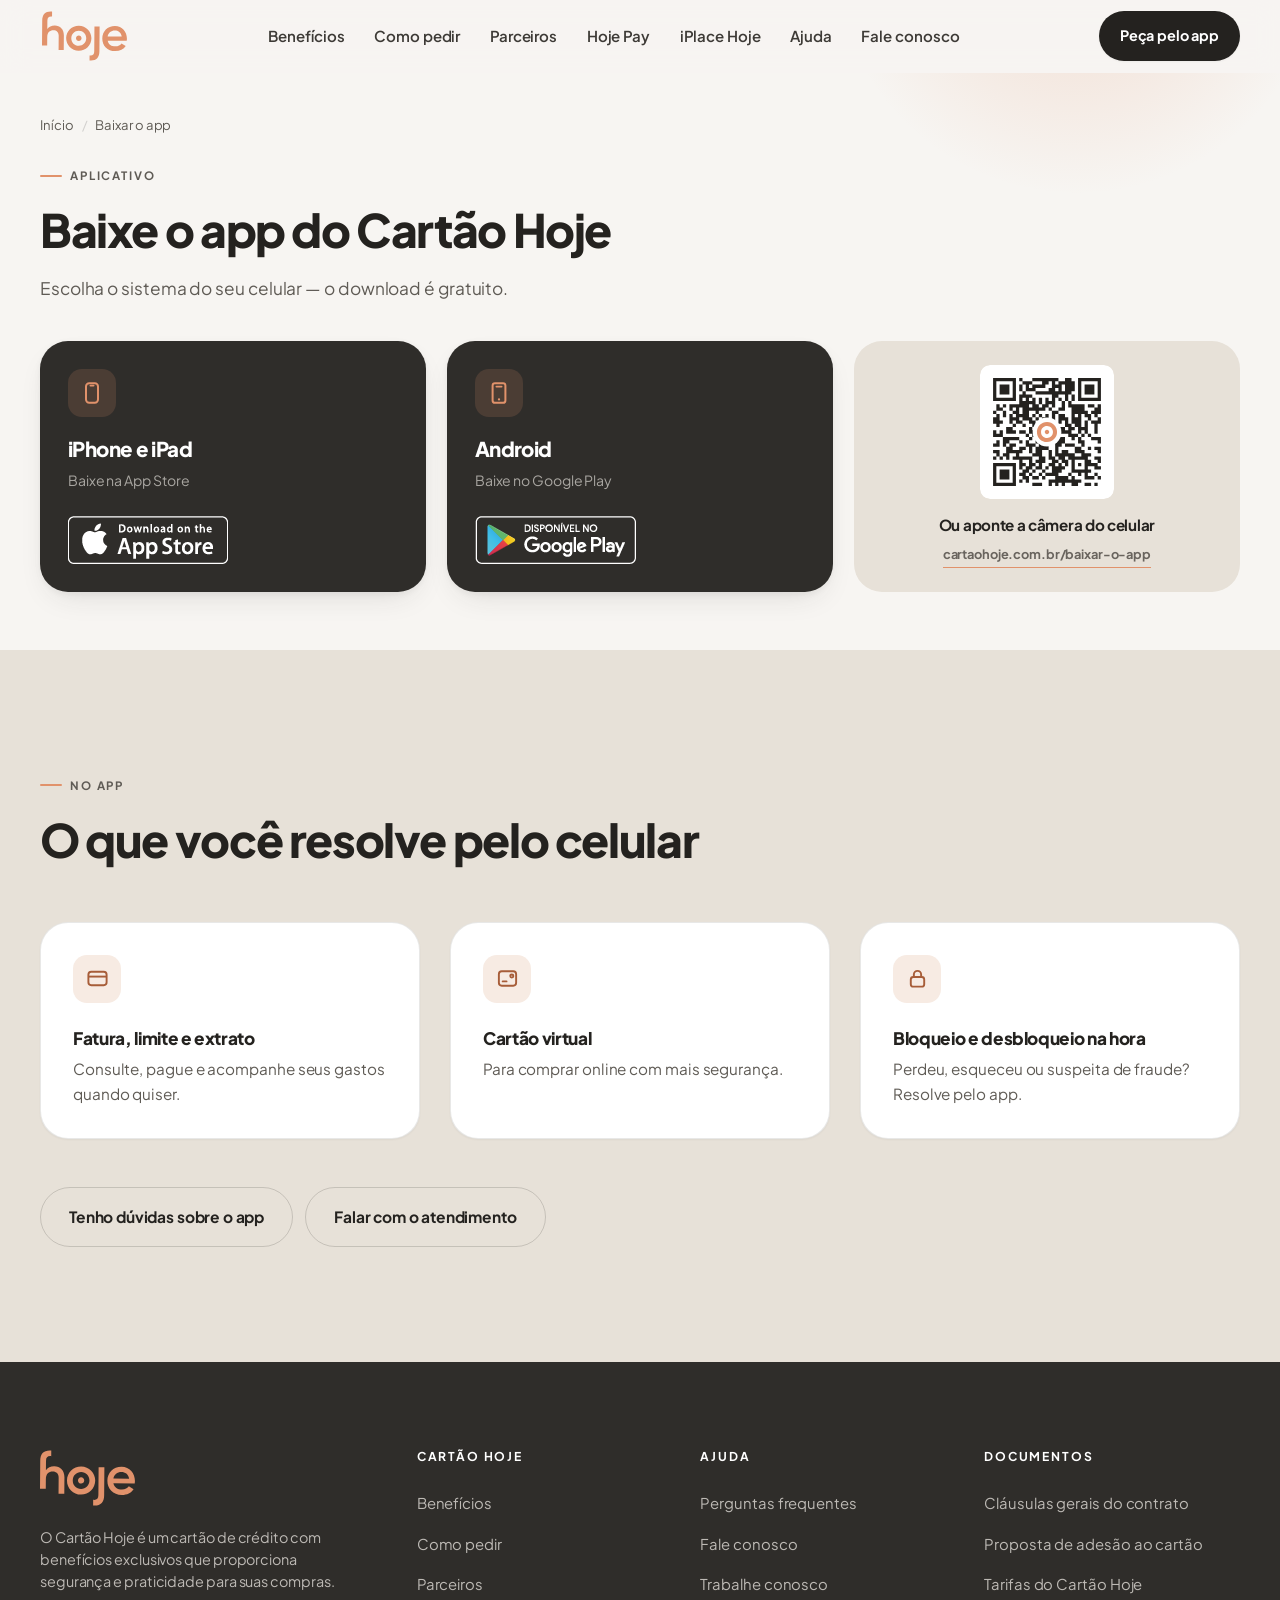
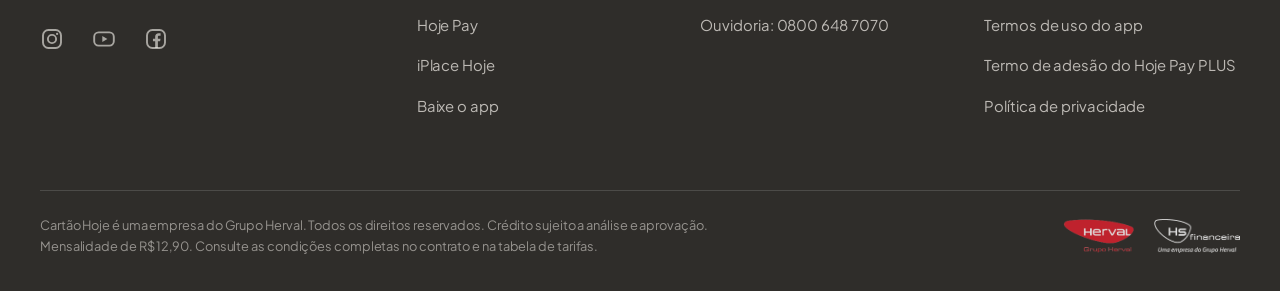
==== commit 2c967767: "Atualização automática: 12 arquivo(s) 404.html baixar-o-app/index.html fale-conosco/index.html hoje-" ====
--- a/baixar-o-app/index.html
+++ b/baixar-o-app/index.html
@@ -30,15 +30,15 @@
 <meta name="twitter:image" content="https://cartaohoje.com.br/assets/img/og/baixar-o-app.jpg">
 <meta name="twitter:image:alt" content="App do Cartão Hoje para iPhone e Android">
 
-<link rel="icon" href="/assets/img/marca/logo/simbolo-laranja.svg" type="image/svg+xml">
-<link rel="icon" href="/assets/img/marca/icon-32.png" sizes="32x32" type="image/png">
-<link rel="apple-touch-icon" href="/assets/img/marca/apple-touch-icon.png">
-<link rel="manifest" href="/site.webmanifest">
+<link rel="icon" href="../assets/img/marca/logo/simbolo-laranja.svg" type="image/svg+xml">
+<link rel="icon" href="../assets/img/marca/icon-32.png" sizes="32x32" type="image/png">
+<link rel="apple-touch-icon" href="../assets/img/marca/apple-touch-icon.png">
+<link rel="manifest" href="../site.webmanifest">
 
 <link rel="preconnect" href="https://fonts.googleapis.com">
 <link rel="preconnect" href="https://fonts.gstatic.com" crossorigin>
 <link rel="stylesheet" href="https://fonts.googleapis.com/css2?family=Plus+Jakarta+Sans:wght@400;500;600;700;800&display=swap">
-<link rel="stylesheet" href="/assets/css/hoje.css">
+<link rel="stylesheet" href="../assets/css/hoje.css">
 
 <script>
 /* ===========================================================================
@@ -147,7 +147,7 @@
 <body>
 
 <div class="redir" role="status" aria-live="polite">
-  <img class="redir__mark" src="/assets/img/marca/logo/simbolo-laranja.svg" alt="" width="56" height="56">
+  <img class="redir__mark" src="../assets/img/marca/logo/simbolo-laranja.svg" alt="" width="56" height="56">
   <div class="redir__spin" aria-hidden="true"></div>
   <p>
     <strong>Abrindo a <span class="redir__ios">App Store</span><span class="redir__android">Google Play</span>…</strong>
@@ -159,32 +159,34 @@
 <a class="skip" href="#conteudo">Pular para o conteúdo</a>
 <header class="hdr">
   <div class="shell hdr__in">
-    <a class="brand" href="/" aria-label="Cartão Hoje — página inicial">
-      <img src="/assets/img/marca/logo/hoje-laranja.svg" alt="Cartão Hoje" width="85" height="50">
+    <a class="brand" href="../index.html" aria-label="Cartão Hoje — página inicial">
+      <img src="../assets/img/marca/logo/hoje-laranja.svg" alt="Cartão Hoje" width="85" height="50">
     </a>
     <nav class="nav" aria-label="Principal">
-      <a href="/#beneficios">Benefícios</a>
-      <a href="/#pedir">Como pedir</a>
-      <a href="/#parceiros">Parceiros</a>
-      <a href="/hoje-pay/">Hoje Pay</a>
-      <a href="/perguntas-frequentes/">Ajuda</a>
-      <a href="/fale-conosco/">Fale conosco</a>
+      <a href="../index.html#beneficios">Benefícios</a>
+      <a href="../index.html#pedir">Como pedir</a>
+      <a href="../index.html#parceiros">Parceiros</a>
+      <a href="../hoje-pay/index.html">Hoje Pay</a>
+      <a href="../iplace-hoje/index.html">iPlace Hoje</a>
+      <a href="../perguntas-frequentes/index.html">Ajuda</a>
+      <a href="../fale-conosco/index.html">Fale conosco</a>
     </nav>
     <div class="hdr__cta">
-      <a class="btn btn--sm" href="/baixar-o-app/" aria-current="page">Peça pelo app</a>
+      <a class="btn btn--sm" href="../baixar-o-app/index.html" aria-current="page">Peça pelo app</a>
       <button class="burger" type="button" aria-expanded="false" aria-controls="menu-mobile">
         <span class="sr">Abrir menu</span><i></i>
       </button>
     </div>
   </div>
   <div class="mnav" id="menu-mobile">
-    <a href="/#beneficios">Benefícios</a>
-    <a href="/#pedir">Como pedir</a>
-    <a href="/#parceiros">Parceiros</a>
-    <a href="/hoje-pay/">Hoje Pay</a>
-    <a href="/perguntas-frequentes/">Perguntas frequentes</a>
-    <a href="/fale-conosco/">Fale conosco</a>
-    <a class="btn" href="/baixar-o-app/" aria-current="page">Peça pelo app</a>
+    <a href="../index.html#beneficios">Benefícios</a>
+    <a href="../index.html#pedir">Como pedir</a>
+    <a href="../index.html#parceiros">Parceiros</a>
+    <a href="../hoje-pay/index.html">Hoje Pay</a>
+    <a href="../iplace-hoje/index.html">iPlace Hoje</a>
+    <a href="../perguntas-frequentes/index.html">Perguntas frequentes</a>
+    <a href="../fale-conosco/index.html">Fale conosco</a>
+    <a class="btn" href="../baixar-o-app/index.html" aria-current="page">Peça pelo app</a>
   </div>
 </header>
 
@@ -194,7 +196,7 @@
   <div class="phero__glow" aria-hidden="true"></div>
   <div class="shell dlhero__in">
     <nav class="crumbs" aria-label="Trilha de navegação">
-      <ol><li><a href="/">Início</a></li><li>Baixar o app</li></ol>
+      <ol><li><a href="../index.html">Início</a></li><li>Baixar o app</li></ol>
     </nav>
     <p class="eyebrow">Aplicativo</p>
     <h1 class="h2">Baixe o app do Cartão Hoje</h1>
@@ -207,7 +209,7 @@
         </span>
         <h2 class="dl__t">iPhone e iPad</h2>
         <p class="dl__hint">Baixe na App Store</p>
-        <img class="dl__badge" src="/assets/img/marca/appstore.png" alt="" width="160" height="48">
+        <img class="dl__badge" src="../assets/img/marca/appstore.png" alt="" width="160" height="48">
       </a>
 
       <a class="dl__card rv" href="https://play.google.com/store/apps/details?id=com.app.herval.hoje&amp;hl=pt_BR" target="_blank" rel="noopener" aria-label="Baixar o app do Cartão Hoje no Google Play, para Android">
@@ -216,10 +218,10 @@
         </span>
         <h2 class="dl__t">Android</h2>
         <p class="dl__hint">Baixe no Google Play</p>
-        <img class="dl__badge" src="/assets/img/marca/googleplay.png" alt="" width="161" height="48">
+        <img class="dl__badge" src="../assets/img/marca/googleplay.png" alt="" width="161" height="48">
       </a>
       <div class="dl__qr rv">
-        <img src="/assets/img/marca/qr-baixar-o-app.svg" alt="QR code que leva a cartaohoje.com.br/baixar-o-app" width="138" height="138">
+        <img src="../assets/img/marca/qr-baixar-o-app.svg" alt="QR code que leva a cartaohoje.com.br/baixar-o-app" width="138" height="138">
         <div class="dl__qrtxt">
           <p class="dl__qrt">Ou aponte a câmera do celular</p>
           <span class="dl__url">cartaohoje.com.br/baixar-o-app</span>
@@ -253,8 +255,8 @@
       </article>
     </div>
     <div class="btn-row mt-l">
-      <a class="btn btn--ghost" href="/perguntas-frequentes/">Tenho dúvidas sobre o app</a>
-      <a class="btn btn--ghost" href="/fale-conosco/">Falar com o atendimento</a>
+      <a class="btn btn--ghost" href="../perguntas-frequentes/index.html">Tenho dúvidas sobre o app</a>
+      <a class="btn btn--ghost" href="../fale-conosco/index.html">Falar com o atendimento</a>
     </div>
   </div>
 </section>
@@ -264,7 +266,7 @@
   <div class="shell">
     <div class="ft__grid">
       <div class="ft__brand">
-        <img src="/assets/img/marca/logo/hoje-laranja.svg" alt="Cartão Hoje" width="95" height="56">
+        <img src="../assets/img/marca/logo/hoje-laranja.svg" alt="Cartão Hoje" width="95" height="56">
         <p class="small">O Cartão Hoje é um cartão de crédito com benefícios exclusivos que proporciona segurança e praticidade para suas compras.</p>
         <div class="ft__soc">
           <a href="https://www.instagram.com/hojebr_/" target="_blank" rel="noopener" aria-label="Instagram"><svg viewBox="0 0 24 24" fill="none" aria-hidden="true"><rect x="3" y="3" width="18" height="18" rx="5.4" stroke="currentColor" stroke-width="1.9"/><circle cx="12" cy="12" r="4.1" stroke="currentColor" stroke-width="1.9"/><circle cx="17.1" cy="6.9" r="1.15" fill="currentColor"/></svg></a>
@@ -276,20 +278,21 @@
       <div>
         <h4>Cartão Hoje</h4>
         <ul>
-          <li><a href="/#beneficios">Benefícios</a></li>
-          <li><a href="/#pedir">Como pedir</a></li>
-          <li><a href="/#parceiros">Parceiros</a></li>
-          <li><a href="/hoje-pay/">Hoje Pay</a></li>
-          <li><a href="/baixar-o-app/" aria-current="page">Baixe o app</a></li>
+          <li><a href="../index.html#beneficios">Benefícios</a></li>
+          <li><a href="../index.html#pedir">Como pedir</a></li>
+          <li><a href="../index.html#parceiros">Parceiros</a></li>
+          <li><a href="../hoje-pay/index.html">Hoje Pay</a></li>
+          <li><a href="../iplace-hoje/index.html">iPlace Hoje</a></li>
+          <li><a href="../baixar-o-app/index.html" aria-current="page">Baixe o app</a></li>
         </ul>
       </div>
 
       <div>
         <h4>Ajuda</h4>
         <ul>
-          <li><a href="/perguntas-frequentes/">Perguntas frequentes</a></li>
-          <li><a href="/fale-conosco/">Fale conosco</a></li>
-          <li><a href="/trabalhe-conosco/">Trabalhe conosco</a></li>
+          <li><a href="../perguntas-frequentes/index.html">Perguntas frequentes</a></li>
+          <li><a href="../fale-conosco/index.html">Fale conosco</a></li>
+          <li><a href="../trabalhe-conosco/index.html">Trabalhe conosco</a></li>
           <li><a href="tel:08006487070">Ouvidoria: 0800 648 7070</a></li>
         </ul>
       </div>
@@ -297,12 +300,12 @@
       <div>
         <h4>Documentos</h4>
         <ul>
-          <li><a href="/assets/docs/clausulas-gerais-do-contrato.pdf" target="_blank" rel="noopener">Cláusulas gerais do contrato</a></li>
-          <li><a href="/assets/docs/proposta-de-adesao-ao-cartao.pdf" target="_blank" rel="noopener">Proposta de adesão ao cartão</a></li>
-          <li><a href="/assets/docs/tarifas-cartao-hoje.pdf" target="_blank" rel="noopener">Tarifas do Cartão Hoje</a></li>
-          <li><a href="/assets/docs/termos-de-uso-do-app.pdf" target="_blank" rel="noopener">Termos de uso do app</a></li>
-          <li><a href="/assets/docs/termo-de-adesao-hojepay-plus.pdf" target="_blank" rel="noopener">Termo de adesão do Hoje Pay PLUS</a></li>
-          <li><a href="/politica-de-privacidade/">Política de privacidade</a></li>
+          <li><a href="../assets/docs/clausulas-gerais-do-contrato.pdf" target="_blank" rel="noopener">Cláusulas gerais do contrato</a></li>
+          <li><a href="../assets/docs/proposta-de-adesao-ao-cartao.pdf" target="_blank" rel="noopener">Proposta de adesão ao cartão</a></li>
+          <li><a href="../assets/docs/tarifas-cartao-hoje.pdf" target="_blank" rel="noopener">Tarifas do Cartão Hoje</a></li>
+          <li><a href="../assets/docs/termos-de-uso-do-app.pdf" target="_blank" rel="noopener">Termos de uso do app</a></li>
+          <li><a href="../assets/docs/termo-de-adesao-hojepay-plus.pdf" target="_blank" rel="noopener">Termo de adesão do Hoje Pay PLUS</a></li>
+          <li><a href="../politica-de-privacidade/index.html">Política de privacidade</a></li>
         </ul>
       </div>
     </div>
@@ -310,13 +313,13 @@
     <div class="ft__legal">
       <p>Cartão Hoje é uma empresa do Grupo Herval. Todos os direitos reservados. Crédito sujeito a análise e aprovação. Mensalidade de R$ 12,90. Consulte as condições completas no contrato e na tabela de tarifas.</p>
       <div class="ft__co">
-        <a href="https://www.herval.com.br/" target="_blank" rel="noopener" aria-label="Site do Grupo Herval"><img src="/assets/img/marca/grupo-herval.png" alt="Grupo Herval" width="167" height="80" loading="lazy"></a>
-        <a href="https://hsfinanceira.com.br/" target="_blank" rel="noopener" aria-label="Site da HS Financeira"><img src="/assets/img/marca/hs-financeira.png" alt="HS Financeira" width="180" height="71" loading="lazy"></a>
+        <a href="https://www.herval.com.br/" target="_blank" rel="noopener" aria-label="Site do Grupo Herval"><img src="../assets/img/marca/grupo-herval.png" alt="Grupo Herval" width="167" height="80" loading="lazy"></a>
+        <a href="https://hsfinanceira.com.br/" target="_blank" rel="noopener" aria-label="Site da HS Financeira"><img src="../assets/img/marca/hs-financeira.png" alt="HS Financeira" width="180" height="71" loading="lazy"></a>
       </div>
     </div>
   </div>
 </footer>
-<script src="/assets/js/hoje.js" defer></script>
+<script src="../assets/js/hoje.js" defer></script>
 
 <script type="application/ld+json">
 {
--- a/assets/css/hoje.css
+++ b/assets/css/hoje.css
@@ -1,711 +1,788 @@
-/* =========================================================================
-   Cartão Hoje — Design System
-   Documentacao viva: design-system.html
-   Paleta oficial: laranja #E1926B · carvao #2F2D2A (Guide e logo/)
-   ========================================================================= */
-
-/* ---------- 1. Tokens ---------- */
-:root{
-  /* cor */
-  --ink:#24221F;
-  --ink-2:#2F2D2A;          /* carvao oficial */
-  --ink-3:#3D3A36;
-  --muted:#5F5B55;      /* base #6B665F do guia, 1 passo mais escuro: AA sobre creme E bege */
-  --muted-2:#69645E;    /* AA (4.5:1) sobre creme e bege */
-  --cream:#F7F5F2;
-  --cream-2:#E7E1D8;
-  --white:#fff;
-  --coral:#E1926B;          /* LARANJA OFICIAL da marca */
-  --coral-ink:#A75D39;      /* laranja escurecido: AA (4.5:1) sobre creme e branco */
-  --coral-soft:#EFCFBF;
-  --coral-wash:#F7EBE3;
-  --green:#2E9E5B;
-  --line:rgba(47,45,42,.11);
-  --line-2:rgba(47,45,42,.18);
-  --line-dark:rgba(255,255,255,.14);
-
-  /* forma */
-  --r-xs:10px; --r-sm:14px; --r:20px; --r-lg:28px; --r-xl:40px; --r-full:999px;
-
-  /* sombra (quente, discreta) */
-  --sh-1:0 1px 2px rgba(47,45,42,.05);
-  --sh-2:0 2px 6px rgba(47,45,42,.05), 0 12px 32px -14px rgba(47,45,42,.18);
-  --sh-3:0 4px 12px rgba(47,45,42,.07), 0 30px 60px -22px rgba(47,45,42,.28);
-
-  /* ritmo */
-  --shell:1200px;
-  --gut:clamp(20px,5vw,40px);
-  --sec:clamp(72px,9vw,132px);
-
-  /* escala de espaçamento (base 4px) — usar sempre um destes valores */
-  --s-1:4px;  --s-2:8px;  --s-3:12px; --s-4:16px; --s-5:20px; --s-6:24px;
-  --s-7:28px; --s-8:32px; --s-10:40px; --s-12:48px; --s-16:64px;
-
-  /* tipografia */
-  --sans:"Plus Jakarta Sans",-apple-system,BlinkMacSystemFont,"Segoe UI",Roboto,Helvetica,Arial,sans-serif;
-}
-
-/* ---------- 2. Base ---------- */
-*,*::before,*::after{box-sizing:border-box}
-html{-webkit-text-size-adjust:100%;scroll-behavior:smooth;scroll-padding-top:88px}
-@media (prefers-reduced-motion:reduce){
-  html{scroll-behavior:auto}
-  *,*::before,*::after{animation-duration:.001ms!important;transition-duration:.001ms!important}
-}
-body{
-  margin:0;background:var(--cream);color:var(--ink);
-  font:400 1.0625rem/1.65 var(--sans);
-  letter-spacing:-.005em;
-  -webkit-font-smoothing:antialiased;text-rendering:optimizeLegibility;
-}
-img,svg,video{display:block;max-width:100%}
-img{height:auto}
-a{color:inherit;text-decoration:none}
-button{font:inherit;color:inherit}
-h1,h2,h3,h4{margin:0;font-weight:800;letter-spacing:-.03em;line-height:1.08;text-wrap:balance}
-p{margin:0}
-ul,ol{margin:0;padding:0;list-style:none}
-:focus-visible{outline:2.5px solid var(--coral-ink);outline-offset:3px;border-radius:4px}
-::selection{background:var(--coral);color:var(--ink)}
-
-.sr{position:absolute;width:1px;height:1px;padding:0;margin:-1px;overflow:hidden;clip:rect(0 0 0 0);white-space:nowrap;border:0}
-.skip{position:absolute;left:-9999px;top:0;z-index:200;background:var(--ink);color:#fff;padding:var(--s-4) var(--s-6);border-radius:0 0 var(--r-sm) 0}
-.skip:focus{left:0}
-
-/* ---------- 3. Layout ---------- */
-.shell{width:min(100% - var(--gut)*2, var(--shell));margin-inline:auto}
-.shell-wide{width:min(100% - var(--gut)*2, 1360px);margin-inline:auto}
-.section{padding-block:var(--sec)}
-.section--tight{padding-block:clamp(56px,6vw,88px)}
-/* Duas seções seguidas SEM mudança de fundo somavam o padding das duas
-   (até 228px de vazio). Com a cor igual não há separador visual, então a
-   segunda não repete o respiro: o vão volta a ser o de uma seção. */
-.section:not(.dark):not(.tinted)+.section:not(.dark):not(.tinted),
-.section:not(.dark):not(.tinted)+.section--tight:not(.dark):not(.tinted),
-.section--tight:not(.dark):not(.tinted)+.section:not(.dark):not(.tinted),
-.section--tight:not(.dark):not(.tinted)+.section--tight:not(.dark):not(.tinted){padding-top:0}
-.dark{background:var(--ink-2);color:#F4F0EA}
-.dark h1,.dark h2,.dark h3{color:#fff}
-.dark .lead,.dark .muted{color:rgba(244,240,234,.72)}
-.tinted{background:var(--cream-2)}
-
-.grid{display:grid;gap:clamp(20px,2.4vw,30px)}
-.cols-2{grid-template-columns:repeat(2,1fr)}
-.cols-3{grid-template-columns:repeat(3,1fr)}
-.cols-4{grid-template-columns:repeat(4,1fr)}
-@media (max-width:960px){.cols-3,.cols-4{grid-template-columns:repeat(2,1fr)}}
-@media (max-width:620px){.cols-2,.cols-3,.cols-4{grid-template-columns:1fr}}
-
-/* ---------- 4. Tipografia utilitária ---------- */
-.eyebrow{
-  display:inline-flex;align-items:center;gap:var(--s-2);
-  font-size:.72rem;font-weight:700;letter-spacing:.16em;text-transform:uppercase;
-  color:var(--muted);margin:0 0 var(--s-5)
-}
-.eyebrow::before{content:"";width:22px;height:2px;background:var(--coral);border-radius:2px}
-.dark .eyebrow{color:rgba(244,240,234,.62)}
-
-.display{font-size:clamp(2.7rem,6.4vw,4.6rem);letter-spacing:-.04em;line-height:1}
-.h2{font-size:clamp(1.95rem,3.6vw,3rem)}
-.h3{font-size:clamp(1.35rem,1.9vw,1.6rem);letter-spacing:-.025em}
-.h4{font-size:1.075rem;letter-spacing:-.02em;line-height:1.3}
-.lead{font-size:clamp(1.075rem,1.35vw,1.22rem);line-height:1.6;color:var(--muted);max-width:56ch}
-h1+.lead,h2+.lead,h3+.lead{margin-top:var(--s-5)}
-.muted{color:var(--muted)}
-.small{font-size:.9rem;line-height:1.55}
-.xs{font-size:.8rem;line-height:1.5}
-.sec-head{max-width:62ch;margin-bottom:clamp(40px,4.5vw,64px)}
-.sec-head--last{margin-bottom:0}
-.mt-l{margin-top:clamp(32px,4vw,48px)}
-.mt-m{margin-top:var(--s-6)}
-
-/* ---------- 5. Botões ---------- */
-.btn{
-  --bg:var(--ink);--fg:#fff;--bd:transparent;
-  display:inline-flex;align-items:center;justify-content:center;gap:var(--s-3);
-  padding:var(--s-4) var(--s-7);border:1.5px solid var(--bd);border-radius:var(--r-full);
-  background:var(--bg);color:var(--fg);
-  font-size:.97rem;font-weight:700;letter-spacing:-.01em;cursor:pointer;
-  transition:transform .18s cubic-bezier(.2,.8,.3,1), box-shadow .18s, background .18s, border-color .18s;
-  box-shadow:var(--sh-1);white-space:nowrap
-}
-.btn:hover{transform:translateY(-2px);box-shadow:var(--sh-2)}
-.btn:active{transform:translateY(0)}
-.btn svg{width:18px;height:18px;flex:none}
-.btn--ghost{--bg:transparent;--fg:var(--ink);--bd:var(--line-2);box-shadow:none}
-.btn--ghost:hover{--bd:var(--ink);background:rgba(47,45,42,.03)}
-.btn--coral{--bg:var(--coral);--fg:var(--ink)}
-.btn--coral:hover{--bg:#EEA580}
-.btn--sm{padding:var(--s-3) var(--s-5);font-size:.9rem}
-.dark .btn--ghost{--fg:#fff;--bd:var(--line-dark)}
-.dark .btn--ghost:hover{--bd:rgba(255,255,255,.5);background:rgba(255,255,255,.06)}
-.btn-row{display:flex;flex-wrap:wrap;gap:var(--s-3);align-items:center}
-
-.link-arrow{
-  display:inline-flex;align-items:center;gap:8px;font-weight:700;font-size:.95rem;
-  border-bottom:1.5px solid var(--coral);padding-bottom:3px;transition:gap .18s
-}
-.link-arrow:hover{gap:var(--s-4)}
-.link-in{font-weight:700;border-bottom:1.5px solid var(--coral);transition:color .18s}
-.link-in:hover{color:var(--coral-ink)}
-.dark .link-in:hover{color:var(--coral)}
-.link-arrow svg{width:15px;height:15px}
-
-/* ---------- 6. Header ---------- */
-.hdr{
-  position:sticky;top:0;z-index:100;
-  background:rgba(247,245,242,.82);backdrop-filter:saturate(1.6) blur(14px);
-  border-bottom:1px solid transparent;transition:border-color .25s,background .25s
-}
-.hdr[data-stuck]{border-bottom-color:var(--line);background:rgba(247,245,242,.95)}
-.hdr__in{display:flex;align-items:center;gap:clamp(16px,3vw,44px);height:72px}
-.brand{display:flex;align-items:center;flex:none}
-.brand img,.brand svg{width:85px;height:auto;color:var(--coral)}
-/* area de protecao da marca: 1/2 da altura do wordmark em cada lado */
-.brand{padding-inline:2px}
-.nav{display:flex;gap:clamp(16px,2vw,32px);margin-inline:auto}
-.nav a{
-  font-size:.94rem;font-weight:600;color:var(--ink-3);padding:8px 2px;position:relative;
-  transition:color .18s
-}
-.nav a::after{
-  content:"";position:absolute;left:0;right:0;bottom:2px;height:2px;border-radius:2px;
-  background:var(--coral);transform:scaleX(0);transform-origin:left;transition:transform .22s cubic-bezier(.2,.8,.3,1)
-}
-.nav a:hover{color:var(--ink)}
-.nav a:hover::after,.nav a[aria-current="page"]::after{transform:scaleX(1)}
-.hdr__cta{display:flex;align-items:center;gap:var(--s-3);flex:none}
-.burger{
-  display:none;width:44px;height:44px;border:1.5px solid var(--line-2);border-radius:var(--r-full);
-  background:transparent;cursor:pointer;align-items:center;justify-content:center
-}
-.burger i{display:block;width:17px;height:1.8px;background:var(--ink);border-radius:2px;position:relative;transition:background .22s}
-.burger i::before,.burger i::after{content:"";position:absolute;left:0;width:17px;height:1.8px;background:var(--ink);border-radius:2px;transition:transform .22s}
-.burger i::before{top:-5.5px}
-.burger i::after{top:5.5px}
-.burger[aria-expanded="true"] i{background:transparent}
-.burger[aria-expanded="true"] i::before{transform:translateY(5.5px) rotate(45deg)}
-.burger[aria-expanded="true"] i::after{transform:translateY(-5.5px) rotate(-45deg)}
-@media (max-width:940px){
-  .nav,.hdr__cta .btn{display:none}
-  .burger{display:inline-flex}
-  .hdr__in{justify-content:space-between}
-}
-.mnav{display:none;border-top:1px solid var(--line);background:var(--cream);padding:var(--s-2) var(--gut) var(--s-6)}
-.mnav[data-open]{display:block}
-.mnav a{display:block;padding:var(--s-4) 0;font-size:1.05rem;font-weight:600;border-bottom:1px solid var(--line)}
-.mnav .btn{width:100%;margin-top:var(--s-6)}
-
-/* ---------- 7. Hero ---------- */
-.hero{position:relative;overflow:hidden;padding-block:clamp(48px,6vw,86px) clamp(64px,8vw,110px)}
-.hero__arcs{position:absolute;inset:auto auto -6% -12%;width:min(70vw,720px);color:var(--coral);opacity:.2;pointer-events:none}
-.hero__glow{
-  position:absolute;top:-20%;right:-8%;width:min(58vw,700px);aspect-ratio:1;pointer-events:none;
-  background:radial-gradient(circle,rgba(225,146,107,.3),rgba(225,146,107,0) 62%)
-}
-.hero__in{position:relative;display:grid;grid-template-columns:1.02fr .98fr;gap:clamp(32px,5vw,72px);align-items:center}
-@media (max-width:940px){.hero__in{grid-template-columns:1fr}}
-.hero h1{margin-bottom:var(--s-6)}
-.hero .lead{max-width:50ch}
-.hero .btn-row{margin-top:var(--s-8)}
-.hero__facts{display:flex;flex-wrap:wrap;gap:var(--s-3) var(--s-6);margin-top:var(--s-8);padding-top:var(--s-6);border-top:1px solid var(--line)}
-.hero__facts li{display:flex;align-items:center;gap:var(--s-2);font-size:.875rem;font-weight:600;color:var(--muted)}
-.hero__facts svg{width:16px;height:16px;color:var(--coral-ink);flex:none}
-
-.hero__art{position:relative;display:flex;justify-content:center;align-items:center;min-height:440px}
-.hero__photo{
-  width:min(100%,420px);aspect-ratio:4/5;border-radius:var(--r-xl);overflow:hidden;
-  box-shadow:var(--sh-3);transform:rotate(1.2deg)
-}
-.hero__photo img{width:100%;height:100%;object-fit:cover}
-.hero__card{
-  position:absolute;left:-6%;bottom:1%;width:min(42%,182px);
-  filter:drop-shadow(0 26px 44px rgba(47,45,42,.34));transform:rotate(-7deg);
-  animation:float 7s ease-in-out infinite
-}
-@keyframes float{0%,100%{transform:rotate(-7deg) translateY(0)}50%{transform:rotate(-7deg) translateY(-12px)}}
-.hero__chip{
-  position:absolute;right:-2%;top:7%;background:var(--white);border-radius:var(--r);
-  padding:var(--s-4) var(--s-5);box-shadow:var(--sh-2);display:flex;align-items:center;gap:var(--s-3)
-}
-.hero__chip strong{display:block;font-size:1.35rem;letter-spacing:-.03em;line-height:1}
-.hero__chip span{font-size:.74rem;font-weight:600;color:var(--muted);letter-spacing:.02em}
-.hero__chip .ic{width:38px;height:38px;border-radius:var(--r-full);background:var(--coral-wash);display:grid;place-items:center;flex:none}
-.hero__chip .ic svg{width:19px;height:19px;color:var(--coral-ink)}
-@media (max-width:520px){
-  .hero__chip{display:none}
-  .hero__card{width:46%;left:-2%}
-  .hero__art{min-height:0}
-}
-
-/* ---------- 8. Faixa de confiança ---------- */
-.trust{border-block:1px solid var(--line);padding-block:var(--s-6);background:var(--cream)}
-.trust__in{display:flex;flex-wrap:wrap;align-items:center;justify-content:space-between;gap:var(--s-5) var(--s-8)}
-.trust__item{display:flex;align-items:center;gap:var(--s-3);font-size:.86rem;font-weight:600;color:var(--muted)}
-.trust__item strong{color:var(--ink);font-weight:800}
-.trust__item svg{width:17px;height:17px;color:var(--coral-ink);flex:none}
-
-/* ---------- 9. Cards ---------- */
-.card{
-  background:var(--white);border:1px solid var(--line);border-radius:var(--r-lg);
-  padding:clamp(24px,2.6vw,32px);box-shadow:var(--sh-1);
-  transition:transform .22s cubic-bezier(.2,.8,.3,1),box-shadow .22s,border-color .22s
-}
-.card:hover{transform:translateY(-4px);box-shadow:var(--sh-2);border-color:var(--line-2)}
-.card__ic{width:48px;height:48px;border-radius:var(--r-sm);background:var(--coral-wash);display:grid;place-items:center;margin-bottom:var(--s-6)}
-.card__ic svg{width:23px;height:23px;color:var(--coral-ink)}
-.card h2,.card h3{margin-bottom:var(--s-2)}
-.card p{color:var(--muted);font-size:.955rem;line-height:1.6}
-.dark .card{background:rgba(255,255,255,.045);border-color:var(--line-dark);box-shadow:none}
-.dark .card:hover{background:rgba(255,255,255,.075);border-color:rgba(255,255,255,.26)}
-.dark .card p{color:rgba(244,240,234,.72)}
-.dark .card__ic{background:rgba(225,146,107,.16)}
-.dark .card__ic svg{color:var(--coral)}
-
-/* ---------- 10. Passos ---------- */
-.steps{counter-reset:s}
-.step{position:relative;padding-left:var(--s-16);padding-bottom:var(--s-8)}
-.step:last-child{padding-bottom:0}
-.step::before{
-  counter-increment:s;content:counter(s);
-  position:absolute;left:0;top:-2px;width:42px;height:42px;border-radius:var(--r-full);
-  background:var(--ink);color:#fff;display:grid;place-items:center;
-  font-size:.92rem;font-weight:800;letter-spacing:0
-}
-.step:not(:last-child)::after{
-  content:"";position:absolute;left:21px;top:48px;bottom:6px;width:1.5px;
-  background:linear-gradient(var(--line-2),transparent)
-}
-.step h3{font-size:1.12rem;margin-bottom:var(--s-2)}
-.step p{color:var(--muted);font-size:.95rem}
-.dark .step::before{background:var(--coral);color:var(--ink)}
-.dark .step p{color:rgba(244,240,234,.72)}
-.dark .step:not(:last-child)::after{background:linear-gradient(var(--line-dark),transparent)}
-
-/* ---------- 11. Split (texto + imagem) ---------- */
-.split{display:grid;grid-template-columns:1fr 1fr;gap:clamp(32px,5vw,76px);align-items:center}
-@media (max-width:900px){.split{grid-template-columns:1fr}}
-/* quando a coluna vizinha é uma lista longa, centralizar deixa o título
-   boiando: alinha no topo e acompanha a rolagem */
-.split--top{align-items:start}
-@media (min-width:901px){.split--top>:first-child{position:sticky;top:104px}}
-.split__art{border-radius:var(--r-lg);overflow:hidden;box-shadow:var(--sh-2);aspect-ratio:4/3}
-.split__art img{width:100%;height:100%;object-fit:cover}
-
-/* imagem de produto recortada (PNG com alfa): sem moldura, sem corte */
-.prod-art{position:relative;display:flex;align-items:flex-end;justify-content:center}
-.prod-art::before{
-  content:"";position:absolute;left:50%;top:44%;transform:translate(-50%,-50%);
-  width:92%;aspect-ratio:1;border-radius:50%;pointer-events:none;
-  background:radial-gradient(circle,rgba(225,146,107,.3),rgba(225,146,107,0) 66%)
-}
-.prod-art img{position:relative;width:100%;max-width:480px;height:auto}
-.dark .prod-art::before{background:radial-gradient(circle,rgba(225,146,107,.22),rgba(225,146,107,0) 66%)}
-
-/* a arte do iPhone já vem cortada na base: encosta na borda da seção quando
-   logo abaixo vem uma faixa de cor, que funciona como "chão" */
-.prod-art--bleed-sec{margin-bottom:calc(var(--sec) * -1)}
-@media (min-width:901px){.split--flip .split__art{order:-1}}
-
-/* ---------- 12. Parceiros ---------- */
-.logos{display:flex;flex-wrap:wrap;align-items:center;gap:clamp(24px,5vw,60px);justify-content:center}
-.logos a{display:inline-flex;align-items:center;border-radius:var(--r-sm)}
-.logos img{height:34px;width:auto;opacity:.9;transition:opacity .2s}
-.logos img:hover{opacity:1}
-.logos img.tall{height:44px}
-.logos img.sq{height:52px}
-/* Logos monocromáticos brancos: exibidos sobre chip escuro em fundo claro */
-.logos--onlight{gap:16px}
-.logos--onlight img{background:var(--ink-2);border-radius:var(--r-sm);padding:var(--s-3) var(--s-4);height:52px;box-sizing:content-box;opacity:.92}
-
-.pcard{
-  position:relative;border-radius:var(--r-lg);overflow:hidden;aspect-ratio:3/4;
-  display:flex;flex-direction:column;justify-content:flex-end;
-  padding:var(--s-6);color:#fff;isolation:isolate
-}
-.pcard img{position:absolute;inset:0;width:100%;height:100%;object-fit:cover;z-index:-2;transition:transform .5s cubic-bezier(.2,.8,.3,1)}
-.pcard::after{content:"";position:absolute;inset:0;z-index:-1;background:linear-gradient(to top,rgba(24,22,20,.9) 6%,rgba(24,22,20,.42) 46%,rgba(24,22,20,.14))}
-.pcard:hover img{transform:scale(1.05)}
-.pcard__tag{
-  align-self:flex-start;font-size:.72rem;font-weight:800;letter-spacing:.02em;text-transform:none;
-  background:var(--coral);color:var(--ink);padding:var(--s-1) var(--s-3);border-radius:var(--r-full);margin-bottom:var(--s-4)
-}
-.pcard h3{font-size:1.28rem;margin-bottom:var(--s-2);color:#fff}
-.pcard p{font-size:.92rem;color:rgba(255,255,255,.82);line-height:1.5}
-
-/* ---------- 13. App ---------- */
-.app__art{display:flex;justify-content:center}
-.app__art img{width:min(100%,440px);filter:drop-shadow(0 34px 60px rgba(0,0,0,.42))}
-.applist li{display:flex;gap:var(--s-4);padding:var(--s-4) 0;border-bottom:1px solid var(--line-dark);align-items:flex-start}
-.applist li:last-child{border-bottom:0}
-.applist svg{width:20px;height:20px;color:var(--coral);flex:none;margin-top:2px}
-.applist strong{display:block;font-weight:700;letter-spacing:-.015em}
-.applist span{font-size:.9rem;color:rgba(244,240,234,.68)}
-.stores{display:flex;flex-wrap:wrap;gap:var(--s-3);margin-top:var(--s-8)}
-.stores a{transition:transform .18s,opacity .18s;border-radius:var(--r-xs)}
-.stores a:hover{transform:translateY(-2px);opacity:.85}
-.stores img{height:46px;width:auto}
-
-/* ---------- 14. FAQ ---------- */
-.faq{max-width:860px;margin-inline:auto}
-.faq details{border-bottom:1px solid var(--line)}
-.faq summary{
-  display:flex;align-items:flex-start;justify-content:space-between;gap:var(--s-6);
-  padding:var(--s-6) var(--s-5);cursor:pointer;list-style:none;
-  font-size:1.055rem;font-weight:700;letter-spacing:-.02em;line-height:1.4
-}
-.faq summary::-webkit-details-marker{display:none}
-.faq summary:hover{color:var(--coral-ink)}
-.faq summary .pm{
-  flex:none;width:26px;height:26px;border-radius:var(--r-full);border:1.5px solid var(--line-2);
-  display:grid;place-items:center;position:relative;margin-top:2px;transition:background .2s,border-color .2s,transform .25s
-}
-.faq summary .pm::before,.faq summary .pm::after{content:"";position:absolute;background:var(--ink);border-radius:2px;transition:transform .25s}
-.faq summary .pm::before{width:11px;height:1.7px}
-.faq summary .pm::after{width:1.7px;height:11px}
-.faq details[open] summary .pm{background:var(--coral);border-color:var(--coral);transform:rotate(90deg)}
-/* o container gira 90°: some com a barra horizontal e sobra a vertical, que a rotação deita em "−" */
-.faq details[open] summary .pm::before{transform:scaleX(0)}
-.faq__a{padding:0 var(--s-16) var(--s-6) var(--s-5);color:var(--muted);font-size:.985rem;line-height:1.68}
-.faq__a p+p,.faq__a ul{margin-top:var(--s-3)}
-.faq__a li{position:relative;padding-left:var(--s-5);margin-bottom:var(--s-2)}
-.faq__a li::before{content:"";position:absolute;left:2px;top:10px;width:5px;height:5px;border-radius:50%;background:var(--coral)}
-.faq__a a{color:var(--coral-ink);font-weight:600;border-bottom:1px solid var(--coral-soft)}
-.faq__group{margin-bottom:clamp(40px,5vw,64px)}
-.faq__group h2{font-size:1.5rem;margin-bottom:var(--s-2)}
-
-/* ---------- 15. Atendimento ---------- */
-/* numero + legenda formam um par: coladinhos entre si, separados do par seguinte */
-.ch__num{font-size:1.42rem;font-weight:800;letter-spacing:-.035em;display:block;margin-top:var(--s-4)}
-.ch__num a:hover{color:var(--coral-ink)}
-.ch__hint{display:block;font-size:.79rem;color:var(--muted-2);font-weight:600;margin-top:var(--s-1)}
-.ch__hint+.ch__num{margin-top:var(--s-5)}
-/* no celular o telefone é o alvo principal: a área de toque cresce para ~47px
-   sem mexer no layout — o padding é cancelado pela margem negativa */
-@media (max-width:700px){
-  .ch__num a{display:inline-block;padding-block:var(--s-2);margin-block:calc(var(--s-2) * -1)}
-}
-.ch--wa .card__ic{background:rgba(46,158,91,.12)}
-.ch--wa .card__ic svg{color:var(--green)}
-
-/* ---------- 16. Faixa CTA ---------- */
-.cta-band{
-  background:radial-gradient(120% 150% at 88% 10%, #4A392B 0%, #332F2A 44%, #232120 100%);
-  border-radius:var(--r-xl);padding:clamp(38px,5.5vw,72px);position:relative;overflow:hidden;color:#fff
-}
-.cta-band__arcs{position:absolute;right:-8%;top:-34%;width:min(54%,470px);color:var(--coral);opacity:.22;pointer-events:none}
-.cta-band__in{position:relative;max-width:56ch}
-.cta-band h2{color:#fff;margin-bottom:var(--s-4)}
-.cta-band p{color:rgba(255,255,255,.78);font-size:1.06rem}
-.cta-band .btn-row{margin-top:var(--s-8)}
-.cta-band .btn--ghost{--fg:#fff;--bd:rgba(255,255,255,.28)}
-.cta-band .btn--ghost:hover{--bd:rgba(255,255,255,.6);background:rgba(255,255,255,.08)}
-
-/* ---------- 17. Documentos / tarifas ---------- */
-.docs{display:flex;flex-wrap:wrap;gap:var(--s-3)}
-.doc{
-  display:inline-flex;align-items:center;gap:var(--s-2);padding:var(--s-3) var(--s-4);border:1px solid var(--line-2);
-  border-radius:var(--r-full);font-size:.88rem;font-weight:600;transition:border-color .2s,background .2s
-}
-.doc:hover{border-color:var(--ink);background:var(--white)}
-.doc svg{width:15px;height:15px;color:var(--muted)}
-.dark .doc{border-color:var(--line-dark)}
-.dark .doc:hover{border-color:rgba(255,255,255,.5);background:rgba(255,255,255,.07)}
-.dark .doc svg{color:var(--coral)}
-
-/* Lista de documentos com descrição (Transparência) */
-.doclist{display:flex;flex-direction:column;gap:var(--s-2);list-style:none}
-.doclist a{
-  display:flex;align-items:flex-start;gap:var(--s-3);padding:var(--s-4);
-  border:1px solid var(--line-2);border-radius:var(--r-sm);transition:border-color .2s,background .2s
-}
-.doclist a:hover{border-color:var(--ink);background:var(--white)}
-.doclist svg{width:17px;height:17px;color:var(--muted);flex:none;margin-top:2px}
-.doclist__txt{display:flex;flex-direction:column;gap:3px}
-.doclist__txt strong{font-size:.92rem;font-weight:700;line-height:1.35}
-.doclist__txt span{font-size:.8rem;color:var(--muted-2);line-height:1.5}
-.dark .doclist a{border-color:var(--line-dark)}
-.dark .doclist a:hover{border-color:rgba(255,255,255,.5);background:rgba(255,255,255,.07)}
-.dark .doclist svg{color:var(--coral)}
-
-.price{
-  display:flex;flex-wrap:wrap;align-items:baseline;gap:var(--s-2) var(--s-4);
-  padding:var(--s-6) var(--s-7);background:var(--white);border:1px solid var(--line);
-  border-radius:var(--r);box-shadow:var(--sh-1)
-}
-.price b{font-size:1.6rem;letter-spacing:-.035em;font-weight:800}
-
-/* ---------- 18. Footer ---------- */
-.ft{background:var(--ink-2);color:rgba(244,240,234,.72);padding-block:clamp(56px,7vw,88px) 34px}
-.ft__grid{display:grid;grid-template-columns:1.4fr 1fr 1fr 1.1fr;gap:clamp(28px,4vw,56px)}
-@media (max-width:900px){.ft__grid{grid-template-columns:1fr 1fr}}
-@media (max-width:560px){.ft__grid{grid-template-columns:1fr}}
-.ft h4{color:#fff;font-size:.76rem;letter-spacing:.15em;text-transform:uppercase;margin-bottom:var(--s-5);font-weight:700}
-.ft a{color:rgba(244,240,234,.72);transition:color .18s}
-.ft a:hover{color:var(--coral)}
-.ft li{font-size:.93rem}
-/* area de toque: o link ocupa a linha inteira em vez de so o texto */
-.ft li a{display:inline-block;padding-block:var(--s-2)}
-/* so o logo: o seletor antigo pegava tambem os svg dos icones sociais,
-   forcando neles a cor coral e um margin-bottom de 20px */
-.ft__brand>img{width:95px;height:auto;margin-bottom:var(--s-5)}
-/* Sem chip: as marcas do Instagram, YouTube e Facebook ja tem moldura propria,
-   e circulo + moldura dava frame dentro de frame. Area de toque de 44px preservada. */
-.ft__soc{display:flex;gap:var(--s-2);margin-top:var(--s-6);margin-left:-10px}
-.ft__soc a{
-  width:44px;height:44px;display:grid;place-items:center;border-radius:var(--r-sm);
-  color:rgba(244,240,234,.62);transition:color .2s
-}
-.ft__soc a:hover{color:var(--coral)}
-.ft__soc svg{width:24px;height:24px}
-
-/* ---------- 18b. Lockup Hoje Pay ---------- */
-.lockup{display:flex;align-items:center;width:fit-content}
-.lockup img{height:38px;width:auto}
-.lockup--lg img{height:clamp(44px,5vw,62px)}
-.lockup+h1,.lockup+h2{margin-top:var(--s-5)}
-.eyebrow+.lockup{margin-top:calc(var(--s-1) * -1)}
-.ft__legal{
-  margin-top:clamp(40px,5vw,64px);padding-top:var(--s-6);border-top:1px solid var(--line-dark);
-  display:flex;flex-wrap:wrap;gap:var(--s-4) var(--s-7);justify-content:space-between;align-items:center;
-  font-size:.8rem;color:rgba(244,240,234,.52)
-}
-.ft__legal p{max-width:78ch}
-.ft__co{display:flex;align-items:center;gap:var(--s-5);flex-wrap:wrap}
-.ft__co a{display:inline-flex;align-items:center}
-.ft__co img{height:34px;width:auto;opacity:.85;transition:opacity .2s}
-.ft__co a:hover img{opacity:1}
-
-/* ---------- 19. Página interna ---------- */
-.phero{padding-block:clamp(46px,6vw,78px) clamp(34px,4vw,54px);border-bottom:1px solid var(--line);position:relative;overflow:hidden}
-/* Em páginas onde o valor está no conteúdo logo abaixo (fale conosco), o
-   cabeçalho cede altura: o título ainda abre a página, mas sem empurrar
-   telefones e horários para fora da primeira dobra. */
-.phero--compact{padding-block:clamp(30px,3.6vw,48px) clamp(22px,2.6vw,32px)}
-/* Primeira seção depois do hero: o respiro cheio (até 132px) somava ao
-   padding do hero e afundava o conteúdo. Aqui a separação já vem da borda
-   do hero, então basta um vão curto. */
-.section--flush{padding-top:clamp(26px,3vw,40px)}
-.phero__glow{position:absolute;top:-70%;right:-6%;width:min(50vw,560px);aspect-ratio:1;pointer-events:none;background:radial-gradient(circle,rgba(225,146,107,.26),rgba(225,146,107,0) 62%)}
-.phero__in{position:relative}
-.crumbs ol{display:flex;align-items:baseline;gap:var(--s-2);flex-wrap:wrap;font-size:.82rem;color:var(--muted);margin-bottom:var(--s-5)}
-/* área de toque maior no link sem deslocar o texto: a margem negativa
-   cancela o padding, então o item mantém a altura original */
-.crumbs a{display:inline-block;padding-block:var(--s-2);margin-block:calc(var(--s-2) * -1)}
-.crumbs a:hover{color:var(--ink)}
-.crumbs li+li::before{content:"/";margin-right:var(--s-2);color:var(--line-2)}
-
-/* ---------- 20. Formulário ---------- */
-.field{display:flex;flex-direction:column;gap:var(--s-2);margin-bottom:var(--s-5)}
-.field label{font-size:.86rem;font-weight:700;letter-spacing:-.01em}
-.field input,.field select,.field textarea{
-  font:inherit;font-size:.97rem;padding:var(--s-3) var(--s-4);border:1.5px solid var(--line-2);
-  border-radius:var(--r-sm);background:var(--white);color:var(--ink);transition:border-color .18s,box-shadow .18s
-}
-.field input:focus,.field select:focus,.field textarea:focus{
-  outline:none;border-color:var(--coral);box-shadow:0 0 0 4px rgba(225,146,107,.22)
-}
-.field textarea{resize:vertical;min-height:140px}
-.field .hint{font-size:.78rem;color:var(--muted-2)}
-.form-note{font-size:.8rem;color:var(--muted-2);margin-top:var(--s-4);line-height:1.55}
-
-/* ---------- 21. Reveal ---------- */
-.rv{opacity:0;transform:translateY(18px)}
-.rv[data-in]{opacity:1;transform:none;transition:opacity .6s cubic-bezier(.2,.8,.3,1),transform .6s cubic-bezier(.2,.8,.3,1)}
-@media (prefers-reduced-motion:reduce){.rv{opacity:1;transform:none}}
-@media print{.rv{opacity:1!important;transform:none!important}}
-.no-js .rv{opacity:1;transform:none}
-
-/* ---------- 22. Cartões aceitos ---------- */
-.banks{display:flex;flex-wrap:wrap;align-items:center;gap:var(--s-4);margin-top:var(--s-6)}
-.banks li{
-  display:flex;align-items:center;justify-content:center;
-  min-height:72px;padding:var(--s-4) var(--s-7);
-  background:var(--white);border:1px solid var(--line);border-radius:var(--r-sm);
-  box-shadow:var(--sh-1)
-}
-.banks img{height:26px;width:auto}
-.banks img.bb{height:22px}
-.banks img.btg{height:40px}
-@media (max-width:520px){
-  .banks{gap:var(--s-3)}
-  .banks li{min-height:64px;padding:var(--s-3) var(--s-5);flex:1 1 100%}
-}
-
-/* ---------- 23. Aviso em destaque ---------- */
-.note{
-  display:flex;gap:var(--s-4);align-items:flex-start;
-  padding:var(--s-5) var(--s-6);border:1.5px solid var(--coral-soft);border-radius:var(--r-sm);
-  background:var(--coral-wash);font-size:.95rem;line-height:1.55;color:var(--ink)
-}
-.note svg{width:22px;height:22px;color:var(--coral-ink);flex:none;margin-top:1px}
-.dark .note{background:rgba(225,146,107,.12);border-color:rgba(225,146,107,.38);color:rgba(244,240,234,.86)}
-.dark .note svg{color:var(--coral)}
-.cta-band .note{
-  margin-top:var(--s-6);font-size:.95rem;
-  background:rgba(225,146,107,.14);border-color:rgba(225,146,107,.4);color:rgba(255,255,255,.86)
-}
-.cta-band .note svg{color:var(--coral)}
-.cta-band .note strong{color:#fff}
-
-/* ---------- 24. Figura dentro do passo ---------- */
-.step__fig{margin:var(--s-4) 0 0;max-width:420px}
-.step__fig img{
-  width:100%;border-radius:var(--r-sm);border:1px solid var(--line);
-  background:var(--white);box-shadow:var(--sh-1)
-}
-.step__fig figcaption{font-size:.78rem;color:var(--muted-2);margin-top:var(--s-2);line-height:1.5}
-.dark .step__fig img{border-color:var(--line-dark)}
-.dark .step__fig figcaption{color:rgba(244,240,234,.55)}
-
-/* ---------- 21. Texto legal longo (política de privacidade) ---------- */
-.legal{display:grid;grid-template-columns:236px minmax(0,1fr);gap:clamp(32px,5vw,72px);align-items:start}
-@media (max-width:900px){.legal{grid-template-columns:1fr}}
-
-.legal__toc{position:sticky;top:96px;font-size:.86rem;line-height:1.5}
-@media (max-width:900px){
-  .legal__toc{position:static;border:1px solid var(--line-2);border-radius:var(--r-sm);padding:var(--s-5)}
-}
-.legal__toc h2{
-  font-size:.72rem;font-weight:700;letter-spacing:.16em;text-transform:uppercase;
-  color:var(--muted);margin-bottom:var(--s-4)
-}
-.legal__toc ol{display:flex;flex-direction:column;gap:var(--s-2)}
-.legal__toc a{color:var(--muted);transition:color .18s}
-.legal__toc a:hover{color:var(--ink)}
-
-.legal__body>*+*{margin-top:var(--s-5)}
-.legal__body h2{font-size:1.18rem;margin-top:clamp(40px,4.5vw,58px);scroll-margin-top:96px}
-.legal__body>h2:first-child{margin-top:0}
-.legal__body h3{font-size:1rem;margin-top:var(--s-8)}
-.legal__body p,.legal__body li{color:var(--muted);font-size:.98rem;line-height:1.7}
-.legal__body ul,.legal__body ol{display:flex;flex-direction:column;gap:var(--s-3);padding-left:var(--s-6)}
-.legal__body ul>li{list-style:disc}
-.legal__body ol>li{list-style:decimal}
-.legal__body strong{color:var(--ink);font-weight:700}
-.legal__body a:not(.btn){font-weight:700;border-bottom:1.5px solid var(--coral)}
-.legal__body a:not(.btn):hover{color:var(--coral-ink)}
-
-.legal__wrap{overflow-x:auto}
-.legal__tbl{width:100%;border-collapse:collapse;font-size:.9rem;min-width:440px}
-.legal__tbl th,.legal__tbl td{text-align:left;vertical-align:top;padding:var(--s-4);border-bottom:1px solid var(--line)}
-.legal__tbl th{font-weight:700;color:var(--ink);font-size:.82rem;letter-spacing:.02em}
-.legal__tbl td{color:var(--muted);line-height:1.6}
-
-/* Pendência de revisão jurídica — remover as marcações antes de publicar */
-.pend{
-  display:block;border-left:3px solid var(--coral);background:var(--coral-wash);
-  padding:var(--s-4) var(--s-5);border-radius:0 var(--r-sm) var(--r-sm) 0;
-  font-size:.88rem;line-height:1.6;color:var(--ink-3)
-}
-.legal__body .pend b{
-  display:block;font-size:.68rem;font-weight:800;letter-spacing:.14em;text-transform:uppercase;
-  color:var(--coral-ink);margin-bottom:var(--s-2)
-}
-.legal__body .pend,.legal__body .pend *{font-size:.88rem}
-.legal__body .pend{color:var(--ink-3)}
-
-/* ---------- 25. Baixar o app ---------- */
-/* Regra da página: iPhone, Android e o QR cabem juntos na primeira tela.
-   Por isso os três dividem UMA linha e os cartões são enxutos — ícone,
-   nome do sistema e o badge, nada mais. */
-.dlhero{padding-block:clamp(28px,3.2vw,44px) clamp(40px,4.5vw,60px);position:relative;overflow:hidden}
-.dlhero__in{position:relative}
-.dlhero .lead{max-width:60ch}
-
-.dl{
-  display:grid;align-items:stretch;
-  grid-template-columns:1fr 1fr 1fr;
-  gap:clamp(14px,1.6vw,22px);
-  margin-top:clamp(26px,3vw,38px)
-}
-/* Em tablet o QR não cabe numa terceira coluna legível: desce inteiro,
-   deitado, embaixo dos dois cartões. */
-@media (max-width:1024px){
-  .dl{grid-template-columns:1fr 1fr}
-  .dl__qr{grid-column:1/-1}
-}
-@media (max-width:620px){.dl{grid-template-columns:1fr}}
-
-/* Cartão escuro por dois motivos: destaca a ação contra o creme da página e
-   é o único fundo em que os badges oficiais — arte branca — aparecem. Em
-   fundo claro o da App Store fica literalmente invisível. */
-.dl__card{
-  display:flex;flex-direction:column;align-items:flex-start;
-  background:var(--ink-2);color:#F4F0EA;
-  border-radius:var(--r-lg);padding:clamp(22px,2.4vw,28px);
-  box-shadow:var(--sh-2);
-  transition:transform .22s cubic-bezier(.2,.8,.3,1),box-shadow .22s,background .22s
-}
-.dl__card:hover{transform:translateY(-4px);box-shadow:var(--sh-3);background:var(--ink-3)}
-.dl__card:active{transform:translateY(-1px)}
-/* o laranja escurecido do foco global desaparece no cartão escuro */
-.dl__card:focus-visible{outline-color:var(--coral)}
-.dl__os{
-  width:48px;height:48px;border-radius:var(--r-sm);background:rgba(225,146,107,.16);
-  display:grid;place-items:center;margin-bottom:var(--s-5)
-}
-.dl__os svg{width:24px;height:24px;color:var(--coral)}
-.dl__t{font-size:1.28rem;font-weight:800;letter-spacing:-.03em;line-height:1.2;color:#fff}
-.dl__hint{font-size:.88rem;color:rgba(244,240,234,.62);margin:var(--s-2) 0 var(--s-6)}
-/* O respiro vem da margem do texto acima, NÃO de padding aqui: com
-   box-sizing:border-box o padding sairia de dentro do height e o badge
-   encolheria. margin-top:auto só alinha os dois cartões pela base. */
-.dl__badge{height:48px;width:auto;margin-top:auto}
-
-/* O terceiro cartão é claro de propósito: os dois escuros são a ação,
-   este é a alternativa. */
-.dl__qr{
-  display:flex;flex-direction:column;align-items:center;justify-content:center;
-  gap:var(--s-4);text-align:center;
-  background:var(--cream-2);border-radius:var(--r-lg);
-  padding:clamp(18px,2vw,24px)
-}
-.dl__qr img{width:clamp(112px,10.5vw,138px);height:auto;border-radius:var(--r-xs)}
-.dl__qrtxt{display:flex;flex-direction:column;gap:var(--s-2);align-items:center}
-.dl__qrt{font-size:.95rem;font-weight:700;letter-spacing:-.02em;color:var(--ink);line-height:1.35}
-.dl__url{
-  font-size:.8rem;font-weight:700;letter-spacing:-.01em;color:var(--muted-2);
-  border-bottom:1.5px solid var(--coral);padding-bottom:2px
-}
-@media (max-width:1024px){
-  .dl__qr{flex-direction:row;text-align:left;justify-content:flex-start;gap:clamp(20px,3vw,32px);padding:clamp(20px,2.4vw,28px)}
-  .dl__qr img{width:128px;flex:none}
-  .dl__qrtxt{align-items:flex-start}
-  .dl__qrt{font-size:1.05rem}
-}
-/* Precisa vir DEPOIS de .dl__qr{display:flex}: mesma especificidade, quem
-   fecha por ultimo ganha. No celular ninguem le o proprio QR na propria tela. */
-@media (max-width:620px){.dl__qr{display:none}}
-
-/* Sobreposição de redirecionamento.
-   Nasce escondida: só aparece se o script no <head> marcar <html data-redir>,
-   e some sozinha se a loja não assumir a tela. O conteúdo embaixo é a página
-   inteira, sempre presente no HTML — nunca há tela branca. */
-.redir{display:none}
-html[data-redir]{overflow:hidden}
-html[data-redir] .redir{
-  display:flex;position:fixed;inset:0;z-index:200;
-  flex-direction:column;align-items:center;justify-content:center;gap:var(--s-6);
-  background:var(--cream);text-align:center;padding:var(--gut)
-}
-.redir__mark{width:56px;height:56px;animation:redir-pulse 1.6s ease-in-out infinite}
-.redir__spin{
-  width:26px;height:26px;border-radius:50%;
-  border:2.5px solid var(--coral-soft);border-top-color:var(--coral-ink);
-  animation:redir-spin .7s linear infinite
-}
-.redir strong{display:block;font-size:1.1rem;font-weight:700;letter-spacing:-.02em}
-.redir small{display:block;font-size:.88rem;color:var(--muted);margin-top:var(--s-2)}
-.redir__out{font-size:.9rem;color:var(--muted);border-bottom:1.5px solid var(--coral);padding-bottom:3px}
-.redir__out:hover{color:var(--ink)}
-.redir__ios,.redir__android{display:none}
-html[data-os="ios"] .redir__ios{display:inline}
-html[data-os="android"] .redir__android{display:inline}
-@keyframes redir-spin{to{transform:rotate(360deg)}}
-@keyframes redir-pulse{0%,100%{opacity:1}50%{opacity:.45}}
-@media (prefers-reduced-motion:reduce){.redir__mark,.redir__spin{animation:none}}
-@media print{
-  .redir{display:none!important}
-  .dl__qr{display:flex!important;background:none;padding:0}
-}
+/* =========================================================================
+   Cartão Hoje — Design System
+   Documentacao viva: design-system.html
+   Paleta oficial: laranja #E1926B · carvao #2F2D2A (Guide e logo/)
+   ========================================================================= */
+
+/* ---------- 1. Tokens ---------- */
+:root{
+  /* cor */
+  --ink:#24221F;
+  --ink-2:#2F2D2A;          /* carvao oficial */
+  --ink-3:#3D3A36;
+  --muted:#5F5B55;      /* base #6B665F do guia, 1 passo mais escuro: AA sobre creme E bege */
+  --muted-2:#69645E;    /* AA (4.5:1) sobre creme e bege */
+  --cream:#F7F5F2;
+  --cream-2:#E7E1D8;
+  --white:#fff;
+  --coral:#E1926B;          /* LARANJA OFICIAL da marca */
+  --coral-ink:#A75D39;      /* laranja escurecido: AA (4.5:1) sobre creme e branco */
+  --coral-soft:#EFCFBF;
+  --coral-wash:#F7EBE3;
+  --green:#2E9E5B;
+  --line:rgba(47,45,42,.11);
+  --line-2:rgba(47,45,42,.18);
+  --line-dark:rgba(255,255,255,.14);
+
+  /* forma */
+  --r-xs:10px; --r-sm:14px; --r:20px; --r-lg:28px; --r-xl:40px; --r-full:999px;
+
+  /* sombra (quente, discreta) */
+  --sh-1:0 1px 2px rgba(47,45,42,.05);
+  --sh-2:0 2px 6px rgba(47,45,42,.05), 0 12px 32px -14px rgba(47,45,42,.18);
+  --sh-3:0 4px 12px rgba(47,45,42,.07), 0 30px 60px -22px rgba(47,45,42,.28);
+
+  /* ritmo */
+  --shell:1200px;
+  --gut:clamp(20px,5vw,40px);
+  --sec:clamp(72px,9vw,132px);
+
+  /* escala de espaçamento (base 4px) — usar sempre um destes valores */
+  --s-1:4px;  --s-2:8px;  --s-3:12px; --s-4:16px; --s-5:20px; --s-6:24px;
+  --s-7:28px; --s-8:32px; --s-10:40px; --s-12:48px; --s-16:64px;
+
+  /* tipografia */
+  --sans:"Plus Jakarta Sans",-apple-system,BlinkMacSystemFont,"Segoe UI",Roboto,Helvetica,Arial,sans-serif;
+}
+
+/* ---------- 2. Base ---------- */
+*,*::before,*::after{box-sizing:border-box}
+html{-webkit-text-size-adjust:100%;scroll-behavior:smooth;scroll-padding-top:88px}
+@media (prefers-reduced-motion:reduce){
+  html{scroll-behavior:auto}
+  *,*::before,*::after{animation-duration:.001ms!important;transition-duration:.001ms!important}
+}
+body{
+  margin:0;background:var(--cream);color:var(--ink);
+  font:400 1.0625rem/1.65 var(--sans);
+  letter-spacing:-.005em;
+  -webkit-font-smoothing:antialiased;text-rendering:optimizeLegibility;
+}
+img,svg,video{display:block;max-width:100%}
+img{height:auto}
+a{color:inherit;text-decoration:none}
+button{font:inherit;color:inherit}
+h1,h2,h3,h4{margin:0;font-weight:800;letter-spacing:-.03em;line-height:1.08;text-wrap:balance}
+p{margin:0}
+ul,ol{margin:0;padding:0;list-style:none}
+:focus-visible{outline:2.5px solid var(--coral-ink);outline-offset:3px;border-radius:4px}
+::selection{background:var(--coral);color:var(--ink)}
+
+.sr{position:absolute;width:1px;height:1px;padding:0;margin:-1px;overflow:hidden;clip:rect(0 0 0 0);white-space:nowrap;border:0}
+.skip{position:absolute;left:-9999px;top:0;z-index:200;background:var(--ink);color:#fff;padding:var(--s-4) var(--s-6);border-radius:0 0 var(--r-sm) 0}
+.skip:focus{left:0}
+
+/* ---------- 3. Layout ---------- */
+.shell{width:min(100% - var(--gut)*2, var(--shell));margin-inline:auto}
+.shell-wide{width:min(100% - var(--gut)*2, 1360px);margin-inline:auto}
+.section{padding-block:var(--sec)}
+.section--tight{padding-block:clamp(56px,6vw,88px)}
+/* Duas seções seguidas SEM mudança de fundo somavam o padding das duas
+   (até 228px de vazio). Com a cor igual não há separador visual, então a
+   segunda não repete o respiro: o vão volta a ser o de uma seção. */
+.section:not(.dark):not(.tinted)+.section:not(.dark):not(.tinted),
+.section:not(.dark):not(.tinted)+.section--tight:not(.dark):not(.tinted),
+.section--tight:not(.dark):not(.tinted)+.section:not(.dark):not(.tinted),
+.section--tight:not(.dark):not(.tinted)+.section--tight:not(.dark):not(.tinted){padding-top:0}
+.dark{background:var(--ink-2);color:#F4F0EA}
+.dark h1,.dark h2,.dark h3{color:#fff}
+.dark .lead,.dark .muted{color:rgba(244,240,234,.72)}
+.tinted{background:var(--cream-2)}
+
+.grid{display:grid;--gap:clamp(20px,2.4vw,30px);gap:var(--gap)}
+.cols-2{grid-template-columns:repeat(2,1fr)}
+.cols-3{grid-template-columns:repeat(3,1fr)}
+.cols-4{grid-template-columns:repeat(4,1fr)}
+@media (max-width:960px){.cols-3,.cols-4{grid-template-columns:repeat(2,1fr)}}
+@media (max-width:620px){.cols-2,.cols-3,.cols-4{grid-template-columns:1fr}}
+/* .grid--center: centraliza a última linha quando ela fica incompleta */
+.grid--center{display:flex;flex-wrap:wrap;justify-content:center;--n:3}
+.grid--center>*{flex:0 0 calc((100% - (var(--n) - 1) * var(--gap)) / var(--n));min-width:0}
+.grid--center.cols-2{--n:2}
+.grid--center.cols-4{--n:4}
+@media (max-width:960px){.grid--center.cols-3,.grid--center.cols-4{--n:2}}
+@media (max-width:620px){.grid--center.cols-2,.grid--center.cols-3,.grid--center.cols-4{--n:1}}
+
+/* ---------- 4. Tipografia utilitária ---------- */
+.eyebrow{
+  display:inline-flex;align-items:center;gap:var(--s-2);
+  font-size:.72rem;font-weight:700;letter-spacing:.16em;text-transform:uppercase;
+  color:var(--muted);margin:0 0 var(--s-5)
+}
+.eyebrow::before{content:"";width:22px;height:2px;background:var(--coral);border-radius:2px}
+.dark .eyebrow{color:rgba(244,240,234,.62)}
+
+.display{font-size:clamp(2.7rem,6.4vw,4.6rem);letter-spacing:-.04em;line-height:1}
+.h2{font-size:clamp(1.95rem,3.6vw,3rem)}
+.h3{font-size:clamp(1.35rem,1.9vw,1.6rem);letter-spacing:-.025em}
+.h4{font-size:1.075rem;letter-spacing:-.02em;line-height:1.3}
+.lead{font-size:clamp(1.075rem,1.35vw,1.22rem);line-height:1.6;color:var(--muted);max-width:56ch}
+h1+.lead,h2+.lead,h3+.lead{margin-top:var(--s-5)}
+.muted{color:var(--muted)}
+.small{font-size:.9rem;line-height:1.55}
+.xs{font-size:.8rem;line-height:1.5}
+.sec-head{max-width:62ch;margin-bottom:clamp(40px,4.5vw,64px)}
+.sec-head--last{margin-bottom:0}
+.mt-l{margin-top:clamp(32px,4vw,48px)}
+.mt-m{margin-top:var(--s-6)}
+
+/* ---------- 5. Botões ---------- */
+.btn{
+  --bg:var(--ink);--fg:#fff;--bd:transparent;
+  display:inline-flex;align-items:center;justify-content:center;gap:var(--s-3);
+  padding:var(--s-4) var(--s-7);border:1.5px solid var(--bd);border-radius:var(--r-full);
+  background:var(--bg);color:var(--fg);
+  font-size:.97rem;font-weight:700;letter-spacing:-.01em;cursor:pointer;
+  transition:transform .18s cubic-bezier(.2,.8,.3,1), box-shadow .18s, background .18s, border-color .18s;
+  box-shadow:var(--sh-1);white-space:nowrap
+}
+.btn:hover{transform:translateY(-2px);box-shadow:var(--sh-2)}
+.btn:active{transform:translateY(0)}
+.btn svg{width:18px;height:18px;flex:none}
+.btn--ghost{--bg:transparent;--fg:var(--ink);--bd:var(--line-2);box-shadow:none}
+.btn--ghost:hover{--bd:var(--ink);background:rgba(47,45,42,.03)}
+.btn--coral{--bg:var(--coral);--fg:var(--ink)}
+.btn--coral:hover{--bg:#EEA580}
+.btn--sm{padding:var(--s-3) var(--s-5);font-size:.9rem}
+.dark .btn--ghost{--fg:#fff;--bd:var(--line-dark)}
+.dark .btn--ghost:hover{--bd:rgba(255,255,255,.5);background:rgba(255,255,255,.06)}
+.btn-row{display:flex;flex-wrap:wrap;gap:var(--s-3);align-items:center}
+
+.link-arrow{
+  display:inline-flex;align-items:center;gap:8px;font-weight:700;font-size:.95rem;
+  border-bottom:1.5px solid var(--coral);padding-bottom:3px;transition:gap .18s
+}
+.link-arrow:hover{gap:var(--s-4)}
+.link-in{font-weight:700;border-bottom:1.5px solid var(--coral);transition:color .18s}
+.link-in:hover{color:var(--coral-ink)}
+.dark .link-in:hover{color:var(--coral)}
+.link-arrow svg{width:15px;height:15px}
+
+/* ---------- 6. Header ---------- */
+.hdr{
+  position:sticky;top:0;z-index:100;
+  background:rgba(247,245,242,.82);backdrop-filter:saturate(1.6) blur(14px);
+  border-bottom:1px solid transparent;transition:border-color .25s,background .25s
+}
+.hdr[data-stuck]{border-bottom-color:var(--line);background:rgba(247,245,242,.95)}
+.hdr__in{display:flex;align-items:center;gap:clamp(16px,3vw,44px);height:72px}
+.brand{display:flex;align-items:center;flex:none}
+.brand img,.brand svg{width:85px;height:auto;color:var(--coral)}
+/* area de protecao da marca: 1/2 da altura do wordmark em cada lado */
+.brand{padding-inline:2px}
+.nav{display:flex;gap:clamp(16px,2vw,32px);margin-inline:auto}
+.nav a{
+  font-size:.94rem;font-weight:600;color:var(--ink-3);padding:8px 2px;position:relative;
+  transition:color .18s
+}
+.nav a::after{
+  content:"";position:absolute;left:0;right:0;bottom:2px;height:2px;border-radius:2px;
+  background:var(--coral);transform:scaleX(0);transform-origin:left;transition:transform .22s cubic-bezier(.2,.8,.3,1)
+}
+.nav a:hover{color:var(--ink)}
+.nav a:hover::after,.nav a[aria-current="page"]::after{transform:scaleX(1)}
+.hdr__cta{display:flex;align-items:center;gap:var(--s-3);flex:none}
+.burger{
+  display:none;width:44px;height:44px;border:1.5px solid var(--line-2);border-radius:var(--r-full);
+  background:transparent;cursor:pointer;align-items:center;justify-content:center
+}
+.burger i{display:block;width:17px;height:1.8px;background:var(--ink);border-radius:2px;position:relative;transition:background .22s}
+.burger i::before,.burger i::after{content:"";position:absolute;left:0;width:17px;height:1.8px;background:var(--ink);border-radius:2px;transition:transform .22s}
+.burger i::before{top:-5.5px}
+.burger i::after{top:5.5px}
+.burger[aria-expanded="true"] i{background:transparent}
+.burger[aria-expanded="true"] i::before{transform:translateY(5.5px) rotate(45deg)}
+.burger[aria-expanded="true"] i::after{transform:translateY(-5.5px) rotate(-45deg)}
+@media (max-width:940px){
+  .nav,.hdr__cta .btn{display:none}
+  .burger{display:inline-flex}
+  .hdr__in{justify-content:space-between}
+}
+.mnav{display:none;border-top:1px solid var(--line);background:var(--cream);padding:var(--s-2) var(--gut) var(--s-6)}
+.mnav[data-open]{display:block}
+.mnav a{display:block;padding:var(--s-4) 0;font-size:1.05rem;font-weight:600;border-bottom:1px solid var(--line)}
+.mnav .btn{width:100%;margin-top:var(--s-6)}
+
+/* ---------- 7. Hero ---------- */
+.hero{position:relative;overflow:hidden;padding-block:clamp(48px,6vw,86px) clamp(64px,8vw,110px)}
+.hero__arcs{position:absolute;inset:auto auto -6% -12%;width:min(70vw,720px);color:var(--coral);opacity:.2;pointer-events:none}
+.hero__glow{
+  position:absolute;top:-20%;right:-8%;width:min(58vw,700px);aspect-ratio:1;pointer-events:none;
+  background:radial-gradient(circle,rgba(225,146,107,.3),rgba(225,146,107,0) 62%)
+}
+.hero__in{position:relative;display:grid;grid-template-columns:1.02fr .98fr;gap:clamp(32px,5vw,72px);align-items:center}
+@media (max-width:940px){.hero__in{grid-template-columns:1fr}}
+.hero h1{margin-bottom:var(--s-6)}
+.hero .lead{max-width:50ch}
+.hero .btn-row{margin-top:var(--s-8)}
+.hero__facts{display:flex;flex-wrap:wrap;gap:var(--s-3) var(--s-6);margin-top:var(--s-8);padding-top:var(--s-6);border-top:1px solid var(--line)}
+.hero__facts li{display:flex;align-items:center;gap:var(--s-2);font-size:.875rem;font-weight:600;color:var(--muted)}
+.hero__facts svg{width:16px;height:16px;color:var(--coral-ink);flex:none}
+
+.hero__art{position:relative;display:flex;justify-content:center;align-items:center;min-height:440px}
+.hero__photo{
+  width:min(100%,420px);aspect-ratio:4/5;border-radius:var(--r-xl);overflow:hidden;
+  box-shadow:var(--sh-3);transform:rotate(1.2deg)
+}
+.hero__photo img{width:100%;height:100%;object-fit:cover}
+.hero__card{
+  position:absolute;left:-6%;bottom:1%;width:min(42%,182px);
+  filter:drop-shadow(0 26px 44px rgba(47,45,42,.34));transform:rotate(-7deg);
+  animation:float 7s ease-in-out infinite
+}
+@keyframes float{0%,100%{transform:rotate(-7deg) translateY(0)}50%{transform:rotate(-7deg) translateY(-12px)}}
+.hero__chip{
+  position:absolute;right:-2%;top:7%;background:var(--white);border-radius:var(--r);
+  padding:var(--s-4) var(--s-5);box-shadow:var(--sh-2);display:flex;align-items:center;gap:var(--s-3)
+}
+.hero__chip strong{display:block;font-size:1.35rem;letter-spacing:-.03em;line-height:1}
+.hero__chip span{font-size:.74rem;font-weight:600;color:var(--muted);letter-spacing:.02em}
+.hero__chip .ic{width:38px;height:38px;border-radius:var(--r-full);background:var(--coral-wash);display:grid;place-items:center;flex:none}
+.hero__chip .ic svg{width:19px;height:19px;color:var(--coral-ink)}
+@media (max-width:520px){
+  .hero__chip{display:none}
+  .hero__card{width:46%;left:-2%}
+  .hero__art{min-height:0}
+}
+
+/* ---------- 8. Faixa de confiança ---------- */
+.trust{border-block:1px solid var(--line);padding-block:var(--s-6);background:var(--cream)}
+.trust__in{display:flex;flex-wrap:wrap;align-items:center;justify-content:space-between;gap:var(--s-5) var(--s-8)}
+.trust__item{display:flex;align-items:center;gap:var(--s-3);font-size:.86rem;font-weight:600;color:var(--muted)}
+.trust__item strong{color:var(--ink);font-weight:800}
+.trust__item svg{width:17px;height:17px;color:var(--coral-ink);flex:none}
+
+/* ---------- 9. Cards ---------- */
+.card{
+  background:var(--white);border:1px solid var(--line);border-radius:var(--r-lg);
+  padding:clamp(24px,2.6vw,32px);box-shadow:var(--sh-1);
+  transition:transform .22s cubic-bezier(.2,.8,.3,1),box-shadow .22s,border-color .22s
+}
+.card:hover{transform:translateY(-4px);box-shadow:var(--sh-2);border-color:var(--line-2)}
+.card__ic{width:48px;height:48px;border-radius:var(--r-sm);background:var(--coral-wash);display:grid;place-items:center;margin-bottom:var(--s-6)}
+.card__ic svg{width:23px;height:23px;color:var(--coral-ink)}
+.card h2,.card h3{margin-bottom:var(--s-2)}
+.card p{color:var(--muted);font-size:.955rem;line-height:1.6}
+.dark .card{background:rgba(255,255,255,.045);border-color:var(--line-dark);box-shadow:none}
+.dark .card:hover{background:rgba(255,255,255,.075);border-color:rgba(255,255,255,.26)}
+.dark .card p{color:rgba(244,240,234,.72)}
+.dark .card__ic{background:rgba(225,146,107,.16)}
+.dark .card__ic svg{color:var(--coral)}
+
+/* ---------- 10. Passos ---------- */
+.steps{counter-reset:s}
+.step{position:relative;padding-left:var(--s-16);padding-bottom:var(--s-8)}
+.step:last-child{padding-bottom:0}
+.step::before{
+  counter-increment:s;content:counter(s);
+  position:absolute;left:0;top:-2px;width:42px;height:42px;border-radius:var(--r-full);
+  background:var(--ink);color:#fff;display:grid;place-items:center;
+  font-size:.92rem;font-weight:800;letter-spacing:0
+}
+.step:not(:last-child)::after{
+  content:"";position:absolute;left:21px;top:48px;bottom:6px;width:1.5px;
+  background:linear-gradient(var(--line-2),transparent)
+}
+.step h3{font-size:1.12rem;margin-bottom:var(--s-2)}
+.step p{color:var(--muted);font-size:.95rem}
+.dark .step::before{background:var(--coral);color:var(--ink)}
+.dark .step p{color:rgba(244,240,234,.72)}
+.dark .step:not(:last-child)::after{background:linear-gradient(var(--line-dark),transparent)}
+
+/* ---------- 11. Split (texto + imagem) ---------- */
+.split{display:grid;grid-template-columns:1fr 1fr;gap:clamp(32px,5vw,76px);align-items:center}
+@media (max-width:900px){.split{grid-template-columns:1fr}}
+/* quando a coluna vizinha é uma lista longa, centralizar deixa o título
+   boiando: alinha no topo e acompanha a rolagem */
+.split--top{align-items:start}
+@media (min-width:901px){.split--top>:first-child{position:sticky;top:104px}}
+.split__art{border-radius:var(--r-lg);overflow:hidden;box-shadow:var(--sh-2);aspect-ratio:4/3}
+.split__art img{width:100%;height:100%;object-fit:cover}
+
+/* imagem de produto recortada (PNG com alfa): sem moldura, sem corte */
+.prod-art{position:relative;display:flex;align-items:flex-end;justify-content:center}
+.prod-art::before{
+  content:"";position:absolute;left:50%;top:44%;transform:translate(-50%,-50%);
+  width:92%;aspect-ratio:1;border-radius:50%;pointer-events:none;
+  background:radial-gradient(circle,rgba(225,146,107,.3),rgba(225,146,107,0) 66%)
+}
+.prod-art img{position:relative;width:100%;max-width:480px;height:auto}
+.dark .prod-art::before{background:radial-gradient(circle,rgba(225,146,107,.22),rgba(225,146,107,0) 66%)}
+
+/* a arte do iPhone já vem cortada na base: encosta na borda da seção quando
+   logo abaixo vem uma faixa de cor, que funciona como "chão" */
+.prod-art--bleed-sec{margin-bottom:calc(var(--sec) * -1)}
+@media (min-width:901px){.split--flip .split__art{order:-1}}
+
+/* ---------- 12. Parceiros ---------- */
+.logos{display:flex;flex-wrap:wrap;align-items:center;gap:clamp(24px,5vw,60px);justify-content:center}
+.logos a{display:inline-flex;align-items:center;border-radius:var(--r-sm)}
+.logos img{height:34px;width:auto;opacity:.9;transition:opacity .2s}
+.logos img:hover{opacity:1}
+.logos img.tall{height:44px}
+.logos img.sq{height:52px}
+/* Logos monocromáticos brancos: exibidos sobre chip escuro em fundo claro */
+.logos--onlight{gap:16px}
+.logos--onlight img{background:var(--ink-2);border-radius:var(--r-sm);padding:var(--s-3) var(--s-4);height:52px;box-sizing:content-box;opacity:.92}
+
+.pcard{
+  position:relative;border-radius:var(--r-lg);overflow:hidden;aspect-ratio:3/4;
+  display:flex;flex-direction:column;justify-content:flex-end;
+  padding:var(--s-6);color:#fff;isolation:isolate
+}
+.pcard img{position:absolute;inset:0;width:100%;height:100%;object-fit:cover;z-index:-2;transition:transform .5s cubic-bezier(.2,.8,.3,1)}
+.pcard::after{content:"";position:absolute;inset:0;z-index:-1;background:linear-gradient(to top,rgba(24,22,20,.9) 6%,rgba(24,22,20,.42) 46%,rgba(24,22,20,.14))}
+.pcard:hover img{transform:scale(1.05)}
+.pcard__tag{
+  align-self:flex-start;font-size:.72rem;font-weight:800;letter-spacing:.02em;text-transform:none;
+  background:var(--coral);color:var(--ink);padding:var(--s-1) var(--s-3);border-radius:var(--r-full);margin-bottom:var(--s-4)
+}
+.pcard h3{font-size:1.28rem;margin-bottom:var(--s-2);color:#fff}
+.pcard p{font-size:.92rem;color:rgba(255,255,255,.82);line-height:1.5}
+
+/* ---------- 13. App ---------- */
+.app__art{display:flex;justify-content:center}
+.app__art img{width:min(100%,440px);filter:drop-shadow(0 34px 60px rgba(0,0,0,.42))}
+.applist li{display:flex;gap:var(--s-4);padding:var(--s-4) 0;border-bottom:1px solid var(--line-dark);align-items:flex-start}
+.applist li:last-child{border-bottom:0}
+.applist svg{width:20px;height:20px;color:var(--coral);flex:none;margin-top:2px}
+.applist strong{display:block;font-weight:700;letter-spacing:-.015em}
+.applist span{font-size:.9rem;color:rgba(244,240,234,.68)}
+.stores{display:flex;flex-wrap:wrap;gap:var(--s-3);margin-top:var(--s-8)}
+.stores a{transition:transform .18s,opacity .18s;border-radius:var(--r-xs)}
+.stores a:hover{transform:translateY(-2px);opacity:.85}
+.stores img{height:46px;width:auto}
+
+/* ---------- 14. FAQ ---------- */
+.faq{max-width:860px;margin-inline:auto}
+.faq details{border-bottom:1px solid var(--line)}
+.faq summary{
+  display:flex;align-items:flex-start;justify-content:space-between;gap:var(--s-6);
+  padding:var(--s-6) var(--s-5);cursor:pointer;list-style:none;
+  font-size:1.055rem;font-weight:700;letter-spacing:-.02em;line-height:1.4
+}
+.faq summary::-webkit-details-marker{display:none}
+.faq summary:hover{color:var(--coral-ink)}
+.faq summary .pm{
+  flex:none;width:26px;height:26px;border-radius:var(--r-full);border:1.5px solid var(--line-2);
+  display:grid;place-items:center;position:relative;margin-top:2px;transition:background .2s,border-color .2s,transform .25s
+}
+.faq summary .pm::before,.faq summary .pm::after{content:"";position:absolute;background:var(--ink);border-radius:2px;transition:transform .25s}
+.faq summary .pm::before{width:11px;height:1.7px}
+.faq summary .pm::after{width:1.7px;height:11px}
+.faq details[open] summary .pm{background:var(--coral);border-color:var(--coral);transform:rotate(90deg)}
+/* o container gira 90°: some com a barra horizontal e sobra a vertical, que a rotação deita em "−" */
+.faq details[open] summary .pm::before{transform:scaleX(0)}
+.faq__a{padding:0 var(--s-16) var(--s-6) var(--s-5);color:var(--muted);font-size:.985rem;line-height:1.68}
+.faq__a p+p,.faq__a ul{margin-top:var(--s-3)}
+.faq__a li{position:relative;padding-left:var(--s-5);margin-bottom:var(--s-2)}
+.faq__a li::before{content:"";position:absolute;left:2px;top:10px;width:5px;height:5px;border-radius:50%;background:var(--coral)}
+.faq__a a{color:var(--coral-ink);font-weight:600;border-bottom:1px solid var(--coral-soft)}
+.faq__group{margin-bottom:clamp(40px,5vw,64px)}
+.faq__group h2{font-size:1.5rem;margin-bottom:var(--s-2)}
+
+/* ---------- 15. Atendimento ---------- */
+/* numero + legenda formam um par: coladinhos entre si, separados do par seguinte */
+.ch__num{font-size:1.42rem;font-weight:800;letter-spacing:-.035em;display:block;margin-top:var(--s-4)}
+.ch__num a:hover{color:var(--coral-ink)}
+.ch__hint{display:block;font-size:.79rem;color:var(--muted-2);font-weight:600;margin-top:var(--s-1)}
+.ch__hint+.ch__num{margin-top:var(--s-5)}
+/* no celular o telefone é o alvo principal: a área de toque cresce para ~47px
+   sem mexer no layout — o padding é cancelado pela margem negativa */
+@media (max-width:700px){
+  .ch__num a{display:inline-block;padding-block:var(--s-2);margin-block:calc(var(--s-2) * -1)}
+}
+.ch--wa .card__ic{background:rgba(46,158,91,.12)}
+.ch--wa .card__ic svg{color:var(--green)}
+
+/* ---------- 16. Faixa CTA ---------- */
+.cta-band{
+  background:radial-gradient(120% 150% at 88% 10%, #4A392B 0%, #332F2A 44%, #232120 100%);
+  border-radius:var(--r-xl);padding:clamp(38px,5.5vw,72px);position:relative;overflow:hidden;color:#fff
+}
+.cta-band__arcs{position:absolute;right:-8%;top:-34%;width:min(54%,470px);color:var(--coral);opacity:.22;pointer-events:none}
+.cta-band__in{position:relative;max-width:56ch}
+.cta-band h2{color:#fff;margin-bottom:var(--s-4)}
+.cta-band p{color:rgba(255,255,255,.78);font-size:1.06rem}
+.cta-band .btn-row{margin-top:var(--s-8)}
+.cta-band .btn--ghost{--fg:#fff;--bd:rgba(255,255,255,.28)}
+.cta-band .btn--ghost:hover{--bd:rgba(255,255,255,.6);background:rgba(255,255,255,.08)}
+
+/* ---------- 17. Documentos / tarifas ---------- */
+.docs{display:flex;flex-wrap:wrap;gap:var(--s-3)}
+.doc{
+  display:inline-flex;align-items:center;gap:var(--s-2);padding:var(--s-3) var(--s-4);border:1px solid var(--line-2);
+  border-radius:var(--r-full);font-size:.88rem;font-weight:600;transition:border-color .2s,background .2s
+}
+.doc:hover{border-color:var(--ink);background:var(--white)}
+.doc svg{width:15px;height:15px;color:var(--muted)}
+.dark .doc{border-color:var(--line-dark)}
+.dark .doc:hover{border-color:rgba(255,255,255,.5);background:rgba(255,255,255,.07)}
+.dark .doc svg{color:var(--coral)}
+
+/* Lista de documentos com descrição (Transparência) */
+.doclist{display:flex;flex-direction:column;gap:var(--s-2);list-style:none}
+.doclist a{
+  display:flex;align-items:flex-start;gap:var(--s-3);padding:var(--s-4);
+  border:1px solid var(--line-2);border-radius:var(--r-sm);transition:border-color .2s,background .2s
+}
+.doclist a:hover{border-color:var(--ink);background:var(--white)}
+.doclist svg{width:17px;height:17px;color:var(--muted);flex:none;margin-top:2px}
+.doclist__txt{display:flex;flex-direction:column;gap:3px}
+.doclist__txt strong{font-size:.92rem;font-weight:700;line-height:1.35}
+.doclist__txt span{font-size:.8rem;color:var(--muted-2);line-height:1.5}
+.dark .doclist a{border-color:var(--line-dark)}
+.dark .doclist a:hover{border-color:rgba(255,255,255,.5);background:rgba(255,255,255,.07)}
+.dark .doclist svg{color:var(--coral)}
+
+.price{
+  display:flex;flex-wrap:wrap;align-items:baseline;gap:var(--s-2) var(--s-4);
+  padding:var(--s-6) var(--s-7);background:var(--white);border:1px solid var(--line);
+  border-radius:var(--r);box-shadow:var(--sh-1)
+}
+.price b{font-size:1.6rem;letter-spacing:-.035em;font-weight:800}
+
+/* ---------- 18. Footer ---------- */
+.ft{background:var(--ink-2);color:rgba(244,240,234,.72);padding-block:clamp(56px,7vw,88px) 34px}
+.ft__grid{display:grid;grid-template-columns:1.4fr 1fr 1fr 1.1fr;gap:clamp(28px,4vw,56px)}
+@media (max-width:900px){.ft__grid{grid-template-columns:1fr 1fr}}
+@media (max-width:560px){.ft__grid{grid-template-columns:1fr}}
+.ft h4{color:#fff;font-size:.76rem;letter-spacing:.15em;text-transform:uppercase;margin-bottom:var(--s-5);font-weight:700}
+.ft a{color:rgba(244,240,234,.72);transition:color .18s}
+.ft a:hover{color:var(--coral)}
+.ft li{font-size:.93rem}
+/* area de toque: o link ocupa a linha inteira em vez de so o texto */
+.ft li a{display:inline-block;padding-block:var(--s-2)}
+/* so o logo: o seletor antigo pegava tambem os svg dos icones sociais,
+   forcando neles a cor coral e um margin-bottom de 20px */
+.ft__brand>img{width:95px;height:auto;margin-bottom:var(--s-5)}
+/* Sem chip: as marcas do Instagram, YouTube e Facebook ja tem moldura propria,
+   e circulo + moldura dava frame dentro de frame. Area de toque de 44px preservada. */
+.ft__soc{display:flex;gap:var(--s-2);margin-top:var(--s-6);margin-left:-10px}
+.ft__soc a{
+  width:44px;height:44px;display:grid;place-items:center;border-radius:var(--r-sm);
+  color:rgba(244,240,234,.62);transition:color .2s
+}
+.ft__soc a:hover{color:var(--coral)}
+.ft__soc svg{width:24px;height:24px}
+
+/* ---------- 18b. Lockup Hoje Pay ---------- */
+.lockup{display:flex;align-items:center;width:fit-content}
+.lockup img{height:38px;width:auto}
+.lockup--lg img{height:clamp(44px,5vw,62px)}
+.lockup+h1,.lockup+h2{margin-top:var(--s-5)}
+.eyebrow+.lockup{margin-top:calc(var(--s-1) * -1)}
+.ft__legal{
+  margin-top:clamp(40px,5vw,64px);padding-top:var(--s-6);border-top:1px solid var(--line-dark);
+  display:flex;flex-wrap:wrap;gap:var(--s-4) var(--s-7);justify-content:space-between;align-items:center;
+  font-size:.8rem;color:rgba(244,240,234,.52)
+}
+.ft__legal p{max-width:78ch}
+.ft__co{display:flex;align-items:center;gap:var(--s-5);flex-wrap:wrap}
+.ft__co a{display:inline-flex;align-items:center}
+.ft__co img{height:34px;width:auto;opacity:.85;transition:opacity .2s}
+.ft__co a:hover img{opacity:1}
+
+/* ---------- 19. Página interna ---------- */
+.phero{padding-block:clamp(46px,6vw,78px) clamp(34px,4vw,54px);border-bottom:1px solid var(--line);position:relative;overflow:hidden}
+/* Em páginas onde o valor está no conteúdo logo abaixo (fale conosco), o
+   cabeçalho cede altura: o título ainda abre a página, mas sem empurrar
+   telefones e horários para fora da primeira dobra. */
+.phero--compact{padding-block:clamp(30px,3.6vw,48px) clamp(22px,2.6vw,32px)}
+/* Primeira seção depois do hero: o respiro cheio (até 132px) somava ao
+   padding do hero e afundava o conteúdo. Aqui a separação já vem da borda
+   do hero, então basta um vão curto. */
+.section--flush{padding-top:clamp(26px,3vw,40px)}
+.phero__glow{position:absolute;top:-70%;right:-6%;width:min(50vw,560px);aspect-ratio:1;pointer-events:none;background:radial-gradient(circle,rgba(225,146,107,.26),rgba(225,146,107,0) 62%)}
+.phero__in{position:relative}
+.crumbs ol{display:flex;align-items:baseline;gap:var(--s-2);flex-wrap:wrap;font-size:.82rem;color:var(--muted);margin-bottom:var(--s-5)}
+/* área de toque maior no link sem deslocar o texto: a margem negativa
+   cancela o padding, então o item mantém a altura original */
+.crumbs a{display:inline-block;padding-block:var(--s-2);margin-block:calc(var(--s-2) * -1)}
+.crumbs a:hover{color:var(--ink)}
+.crumbs li+li::before{content:"/";margin-right:var(--s-2);color:var(--line-2)}
+
+/* ---------- 20. Formulário ---------- */
+.field{display:flex;flex-direction:column;gap:var(--s-2);margin-bottom:var(--s-5)}
+.field label{font-size:.86rem;font-weight:700;letter-spacing:-.01em}
+.field input,.field select,.field textarea{
+  font:inherit;font-size:.97rem;padding:var(--s-3) var(--s-4);border:1.5px solid var(--line-2);
+  border-radius:var(--r-sm);background:var(--white);color:var(--ink);transition:border-color .18s,box-shadow .18s
+}
+.field input:focus,.field select:focus,.field textarea:focus{
+  outline:none;border-color:var(--coral);box-shadow:0 0 0 4px rgba(225,146,107,.22)
+}
+.field textarea{resize:vertical;min-height:140px}
+.field .hint{font-size:.78rem;color:var(--muted-2)}
+.form-note{font-size:.8rem;color:var(--muted-2);margin-top:var(--s-4);line-height:1.55}
+
+/* ---------- 21. Reveal ---------- */
+.rv{opacity:0;transform:translateY(18px)}
+.rv[data-in]{opacity:1;transform:none;transition:opacity .6s cubic-bezier(.2,.8,.3,1),transform .6s cubic-bezier(.2,.8,.3,1)}
+@media (prefers-reduced-motion:reduce){.rv{opacity:1;transform:none}}
+@media print{.rv{opacity:1!important;transform:none!important}}
+.no-js .rv{opacity:1;transform:none}
+
+/* ---------- 22. Cartões aceitos ---------- */
+.banks{display:flex;flex-wrap:wrap;align-items:center;gap:var(--s-4);margin-top:var(--s-6)}
+.banks li{
+  display:flex;align-items:center;justify-content:center;
+  min-height:72px;padding:var(--s-4) var(--s-7);
+  background:var(--white);border:1px solid var(--line);border-radius:var(--r-sm);
+  box-shadow:var(--sh-1)
+}
+.banks img{height:26px;width:auto}
+.banks img.bb{height:22px}
+.banks img.btg{height:40px}
+@media (max-width:520px){
+  .banks{gap:var(--s-3)}
+  .banks li{min-height:64px;padding:var(--s-3) var(--s-5);flex:1 1 100%}
+}
+
+/* ---------- 23. Aviso em destaque ---------- */
+.note{
+  display:flex;gap:var(--s-4);align-items:flex-start;
+  padding:var(--s-5) var(--s-6);border:1.5px solid var(--coral-soft);border-radius:var(--r-sm);
+  background:var(--coral-wash);font-size:.95rem;line-height:1.55;color:var(--ink)
+}
+.note svg{width:22px;height:22px;color:var(--coral-ink);flex:none;margin-top:1px}
+.dark .note{background:rgba(225,146,107,.12);border-color:rgba(225,146,107,.38);color:rgba(244,240,234,.86)}
+.dark .note svg{color:var(--coral)}
+.cta-band .note{
+  margin-top:var(--s-6);font-size:.95rem;
+  background:rgba(225,146,107,.14);border-color:rgba(225,146,107,.4);color:rgba(255,255,255,.86)
+}
+.cta-band .note svg{color:var(--coral)}
+.cta-band .note strong{color:#fff}
+
+/* ---------- 24. Figura dentro do passo ---------- */
+.step__fig{margin:var(--s-4) 0 0;max-width:420px}
+.step__fig img{
+  width:100%;border-radius:var(--r-sm);border:1px solid var(--line);
+  background:var(--white);box-shadow:var(--sh-1)
+}
+.step__fig figcaption{font-size:.78rem;color:var(--muted-2);margin-top:var(--s-2);line-height:1.5}
+.dark .step__fig img{border-color:var(--line-dark)}
+.dark .step__fig figcaption{color:rgba(244,240,234,.55)}
+
+/* ---------- 21. Texto legal longo (política de privacidade) ---------- */
+.legal{display:grid;grid-template-columns:236px minmax(0,1fr);gap:clamp(32px,5vw,72px);align-items:start}
+@media (max-width:900px){.legal{grid-template-columns:1fr}}
+
+.legal__toc{position:sticky;top:96px;font-size:.86rem;line-height:1.5}
+@media (max-width:900px){
+  .legal__toc{position:static;border:1px solid var(--line-2);border-radius:var(--r-sm);padding:var(--s-5)}
+}
+.legal__toc h2{
+  font-size:.72rem;font-weight:700;letter-spacing:.16em;text-transform:uppercase;
+  color:var(--muted);margin-bottom:var(--s-4)
+}
+.legal__toc ol{display:flex;flex-direction:column;gap:var(--s-2)}
+.legal__toc a{color:var(--muted);transition:color .18s}
+.legal__toc a:hover{color:var(--ink)}
+
+.legal__body>*+*{margin-top:var(--s-5)}
+.legal__body h2{font-size:1.18rem;margin-top:clamp(40px,4.5vw,58px);scroll-margin-top:96px}
+.legal__body>h2:first-child{margin-top:0}
+.legal__body h3{font-size:1rem;margin-top:var(--s-8)}
+.legal__body p,.legal__body li{color:var(--muted);font-size:.98rem;line-height:1.7}
+.legal__body ul,.legal__body ol{display:flex;flex-direction:column;gap:var(--s-3);padding-left:var(--s-6)}
+.legal__body ul>li{list-style:disc}
+.legal__body ol>li{list-style:decimal}
+.legal__body strong{color:var(--ink);font-weight:700}
+.legal__body a:not(.btn){font-weight:700;border-bottom:1.5px solid var(--coral)}
+.legal__body a:not(.btn):hover{color:var(--coral-ink)}
+
+.legal__wrap{overflow-x:auto}
+.legal__tbl{width:100%;border-collapse:collapse;font-size:.9rem;min-width:440px}
+.legal__tbl th,.legal__tbl td{text-align:left;vertical-align:top;padding:var(--s-4);border-bottom:1px solid var(--line)}
+.legal__tbl th{font-weight:700;color:var(--ink);font-size:.82rem;letter-spacing:.02em}
+.legal__tbl td{color:var(--muted);line-height:1.6}
+
+/* Pendência de revisão jurídica — remover as marcações antes de publicar */
+.pend{
+  display:block;border-left:3px solid var(--coral);background:var(--coral-wash);
+  padding:var(--s-4) var(--s-5);border-radius:0 var(--r-sm) var(--r-sm) 0;
+  font-size:.88rem;line-height:1.6;color:var(--ink-3)
+}
+.legal__body .pend b{
+  display:block;font-size:.68rem;font-weight:800;letter-spacing:.14em;text-transform:uppercase;
+  color:var(--coral-ink);margin-bottom:var(--s-2)
+}
+.legal__body .pend,.legal__body .pend *{font-size:.88rem}
+.legal__body .pend{color:var(--ink-3)}
+
+/* ---------- 25. Baixar o app ---------- */
+/* Regra da página: iPhone, Android e o QR cabem juntos na primeira tela.
+   Por isso os três dividem UMA linha e os cartões são enxutos — ícone,
+   nome do sistema e o badge, nada mais. */
+.dlhero{padding-block:clamp(28px,3.2vw,44px) clamp(40px,4.5vw,60px);position:relative;overflow:hidden}
+.dlhero__in{position:relative}
+.dlhero .lead{max-width:60ch}
+
+.dl{
+  display:grid;align-items:stretch;
+  grid-template-columns:1fr 1fr 1fr;
+  gap:clamp(14px,1.6vw,22px);
+  margin-top:clamp(26px,3vw,38px)
+}
+/* Em tablet o QR não cabe numa terceira coluna legível: desce inteiro,
+   deitado, embaixo dos dois cartões. */
+@media (max-width:1024px){
+  .dl{grid-template-columns:1fr 1fr}
+  .dl__qr{grid-column:1/-1}
+}
+@media (max-width:620px){.dl{grid-template-columns:1fr}}
+
+/* Cartão escuro por dois motivos: destaca a ação contra o creme da página e
+   é o único fundo em que os badges oficiais — arte branca — aparecem. Em
+   fundo claro o da App Store fica literalmente invisível. */
+.dl__card{
+  display:flex;flex-direction:column;align-items:flex-start;
+  background:var(--ink-2);color:#F4F0EA;
+  border-radius:var(--r-lg);padding:clamp(22px,2.4vw,28px);
+  box-shadow:var(--sh-2);
+  transition:transform .22s cubic-bezier(.2,.8,.3,1),box-shadow .22s,background .22s
+}
+.dl__card:hover{transform:translateY(-4px);box-shadow:var(--sh-3);background:var(--ink-3)}
+.dl__card:active{transform:translateY(-1px)}
+/* o laranja escurecido do foco global desaparece no cartão escuro */
+.dl__card:focus-visible{outline-color:var(--coral)}
+.dl__os{
+  width:48px;height:48px;border-radius:var(--r-sm);background:rgba(225,146,107,.16);
+  display:grid;place-items:center;margin-bottom:var(--s-5)
+}
+.dl__os svg{width:24px;height:24px;color:var(--coral)}
+.dl__t{font-size:1.28rem;font-weight:800;letter-spacing:-.03em;line-height:1.2;color:#fff}
+.dl__hint{font-size:.88rem;color:rgba(244,240,234,.62);margin:var(--s-2) 0 var(--s-6)}
+/* O respiro vem da margem do texto acima, NÃO de padding aqui: com
+   box-sizing:border-box o padding sairia de dentro do height e o badge
+   encolheria. margin-top:auto só alinha os dois cartões pela base. */
+.dl__badge{height:48px;width:auto;margin-top:auto}
+
+/* O terceiro cartão é claro de propósito: os dois escuros são a ação,
+   este é a alternativa. */
+.dl__qr{
+  display:flex;flex-direction:column;align-items:center;justify-content:center;
+  gap:var(--s-4);text-align:center;
+  background:var(--cream-2);border-radius:var(--r-lg);
+  padding:clamp(18px,2vw,24px)
+}
+.dl__qr img{width:clamp(112px,10.5vw,138px);height:auto;border-radius:var(--r-xs)}
+.dl__qrtxt{display:flex;flex-direction:column;gap:var(--s-2);align-items:center}
+.dl__qrt{font-size:.95rem;font-weight:700;letter-spacing:-.02em;color:var(--ink);line-height:1.35}
+.dl__url{
+  font-size:.8rem;font-weight:700;letter-spacing:-.01em;color:var(--muted-2);
+  border-bottom:1.5px solid var(--coral);padding-bottom:2px
+}
+@media (max-width:1024px){
+  .dl__qr{flex-direction:row;text-align:left;justify-content:flex-start;gap:clamp(20px,3vw,32px);padding:clamp(20px,2.4vw,28px)}
+  .dl__qr img{width:128px;flex:none}
+  .dl__qrtxt{align-items:flex-start}
+  .dl__qrt{font-size:1.05rem}
+}
+/* Precisa vir DEPOIS de .dl__qr{display:flex}: mesma especificidade, quem
+   fecha por ultimo ganha. No celular ninguem le o proprio QR na propria tela. */
+@media (max-width:620px){.dl__qr{display:none}}
+
+/* Sobreposição de redirecionamento.
+   Nasce escondida: só aparece se o script no <head> marcar <html data-redir>,
+   e some sozinha se a loja não assumir a tela. O conteúdo embaixo é a página
+   inteira, sempre presente no HTML — nunca há tela branca. */
+.redir{display:none}
+html[data-redir]{overflow:hidden}
+html[data-redir] .redir{
+  display:flex;position:fixed;inset:0;z-index:200;
+  flex-direction:column;align-items:center;justify-content:center;gap:var(--s-6);
+  background:var(--cream);text-align:center;padding:var(--gut)
+}
+.redir__mark{width:56px;height:56px;animation:redir-pulse 1.6s ease-in-out infinite}
+.redir__spin{
+  width:26px;height:26px;border-radius:50%;
+  border:2.5px solid var(--coral-soft);border-top-color:var(--coral-ink);
+  animation:redir-spin .7s linear infinite
+}
+.redir strong{display:block;font-size:1.1rem;font-weight:700;letter-spacing:-.02em}
+.redir small{display:block;font-size:.88rem;color:var(--muted);margin-top:var(--s-2)}
+.redir__out{font-size:.9rem;color:var(--muted);border-bottom:1.5px solid var(--coral);padding-bottom:3px}
+.redir__out:hover{color:var(--ink)}
+.redir__ios,.redir__android{display:none}
+html[data-os="ios"] .redir__ios{display:inline}
+html[data-os="android"] .redir__android{display:inline}
+@keyframes redir-spin{to{transform:rotate(360deg)}}
+@keyframes redir-pulse{0%,100%{opacity:1}50%{opacity:.45}}
+@media (prefers-reduced-motion:reduce){.redir__mark,.redir__spin{animation:none}}
+@media print{
+  .redir{display:none!important}
+  .dl__qr{display:flex!important;background:none;padding:0}
+}
+
+/* ---------- 26. iPlace Hoje ---------- */
+/* Foto do hero com o selo "21x" por cima: reaproveita o .hero__chip da home,
+   que precisa de um pai posicionado. */
+.ph-art{position:relative}
+.ph-art .hero__chip{top:auto;right:auto;left:-5%;bottom:9%}
+@media (max-width:900px){.ph-art .hero__chip{left:var(--s-4);bottom:var(--s-4)}}
+
+/* Plano 21x + parcela final. A barra é só desenho (aria-hidden): 21 parcelas
+   iguais e uma maior, vazada. O sentido está na legenda, que é texto e usa a
+   mesma grade da barra para cair embaixo de cada parte. */
+.plan{
+  background:var(--white);border:1px solid var(--line);border-radius:var(--r-lg);
+  padding:clamp(24px,3.4vw,44px);box-shadow:var(--sh-1);--fin:24%
+}
+.plan__bar,.plan__legend{display:grid;grid-template-columns:minmax(0,1fr) var(--fin);gap:var(--s-3)}
+.plan__bar{height:22px}
+.plan__n{display:flex;gap:4px}
+.plan__n i{flex:1;border-radius:5px;background:var(--coral)}
+.plan__f{border:2px solid var(--coral);border-radius:7px;background:var(--coral-wash)}
+.plan__legend{margin-top:var(--s-5)}
+.plan__legend strong{display:block;font-size:clamp(1.3rem,2.1vw,1.7rem);font-weight:800;letter-spacing:-.03em;line-height:1.15}
+.plan__legend span{display:block;margin-top:var(--s-1);font-size:.92rem;line-height:1.45;color:var(--muted)}
+.plan__legal{margin-top:var(--s-6);padding-top:var(--s-5);border-top:1px solid var(--line);font-size:.8rem;color:var(--muted-2)}
+@media (max-width:620px){
+  .plan{--fin:34%}
+  .plan__n{gap:2px}
+  .plan__n i{border-radius:2px}
+}
+
+/* "Exclusivo: hoje". O wordmark fica no tamanho mínimo de tela (72 px) ou
+   acima, e o vão até o texto cobre a área de proteção de meia altura. */
+.excl{
+  display:flex;align-items:center;gap:var(--s-6);margin:0 0 var(--s-8);
+  font-size:clamp(1.2rem,1.7vw,1.45rem);font-weight:800;letter-spacing:-.025em;color:#fff
+}
+.excl img{width:80px;height:auto;flex:none}
+.note__t{display:block;margin-bottom:var(--s-1)}
+
+/* QR ao lado dos selos das lojas. Some no celular pelo mesmo motivo do
+   .dl__qr: ninguém lê o próprio QR na própria tela. */
+.qrcard{display:flex;align-items:center;gap:clamp(20px,3vw,36px)}
+.qrcard .eyebrow{margin-bottom:var(--s-3)}
+.qrcard p:not(.eyebrow){color:#fff;font-size:1.02rem;font-weight:600;line-height:1.5;letter-spacing:-.01em}
+.qrcard img{width:clamp(132px,12vw,160px);height:auto;flex:none;border-radius:var(--r-xs)}
+@media (max-width:620px){.qrcard{display:none}}
+
+/* Vitrine de categorias: atalhos para o site da iPlace. Mesma conta do
+   .grid--center, com a última linha incompleta centralizada. No celular cada
+   atalho vira uma linha: ícone, nome e seta. */
+.prods{display:flex;flex-wrap:wrap;justify-content:center;gap:var(--s-4);--n:5}
+.prods>li{flex:0 0 calc((100% - (var(--n) - 1) * var(--s-4)) / var(--n));min-width:0}
+@media (max-width:960px){.prods{--n:3}}
+@media (max-width:620px){.prods{--n:1;gap:var(--s-3)}}
+.prod{
+  display:flex;flex-direction:column;gap:var(--s-8);height:100%;padding:var(--s-6);
+  background:var(--white);border:1px solid var(--line);border-radius:var(--r-lg);box-shadow:var(--sh-1);
+  transition:transform .22s cubic-bezier(.2,.8,.3,1),box-shadow .22s,border-color .22s
+}
+.prod:hover{transform:translateY(-4px);box-shadow:var(--sh-2);border-color:var(--line-2)}
+.prod__ic{width:52px;height:52px;border-radius:var(--r-sm);background:var(--coral-wash);display:grid;place-items:center;flex:none}
+.prod__ic svg{width:26px;height:26px;color:var(--coral-ink)}
+.prod__t{display:flex;align-items:center;justify-content:space-between;gap:var(--s-2);font-size:1.075rem;font-weight:800;letter-spacing:-.02em}
+.prod__t svg{width:17px;height:17px;flex:none;color:var(--coral-ink);transition:transform .18s}
+.prod:hover .prod__t svg{transform:translateX(3px)}
+@media (max-width:620px){
+  .prod{flex-direction:row;align-items:center;gap:var(--s-4);padding:var(--s-3) var(--s-5) var(--s-3) var(--s-3);border-radius:var(--r)}
+  .prod__ic{width:44px;height:44px}
+  .prod__t{flex:1}
+}
